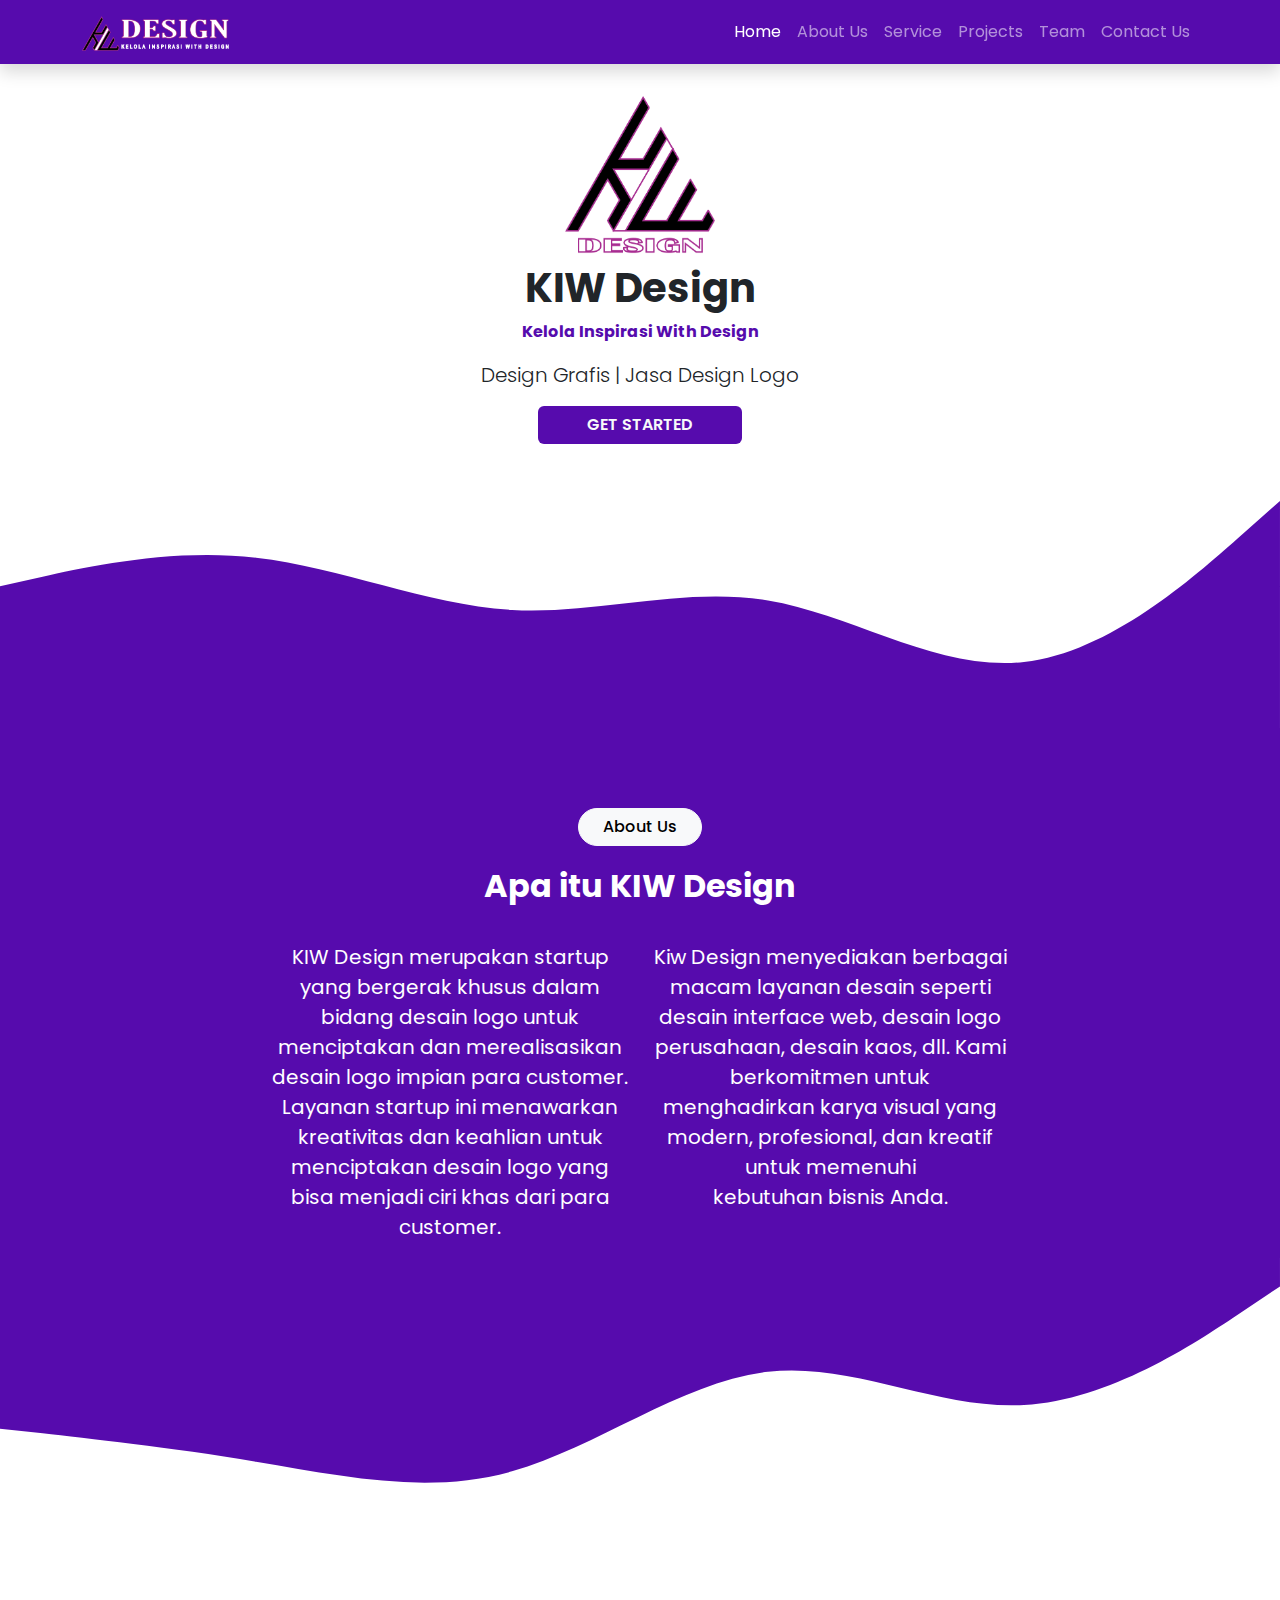
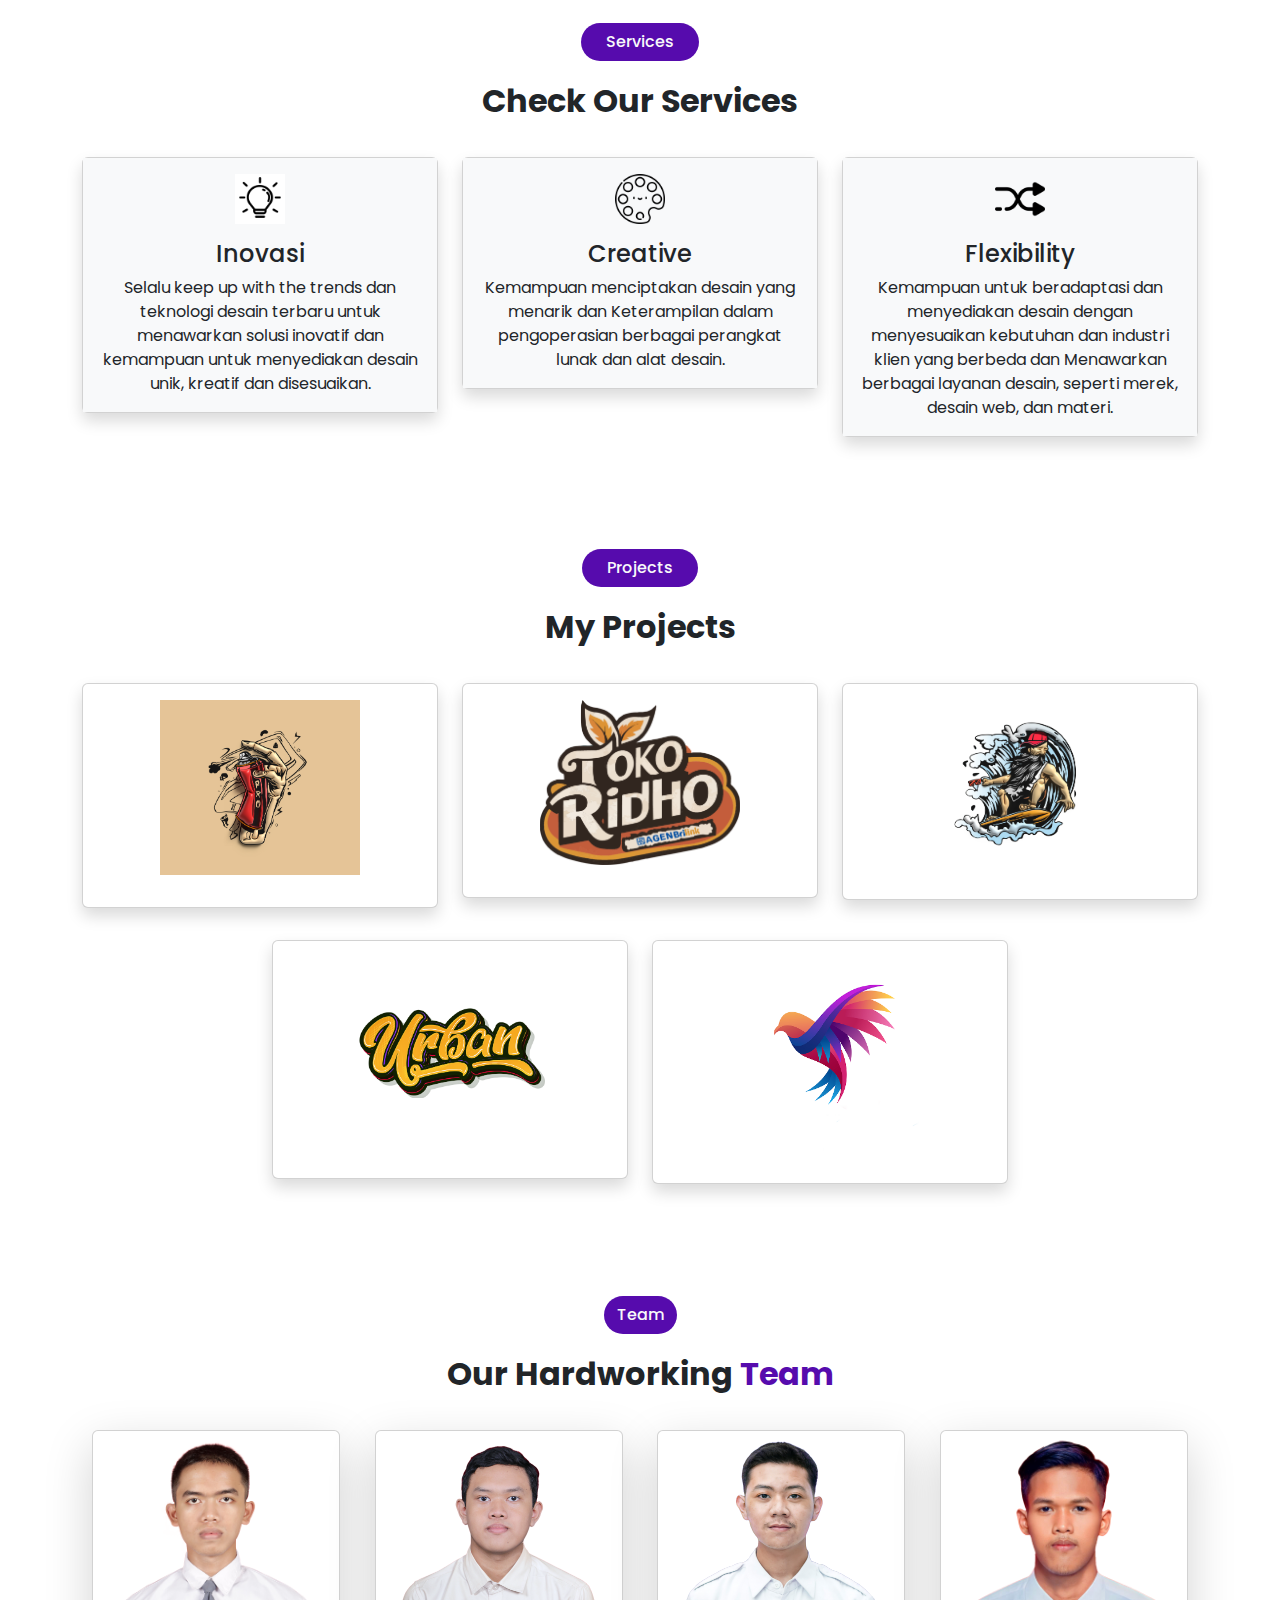
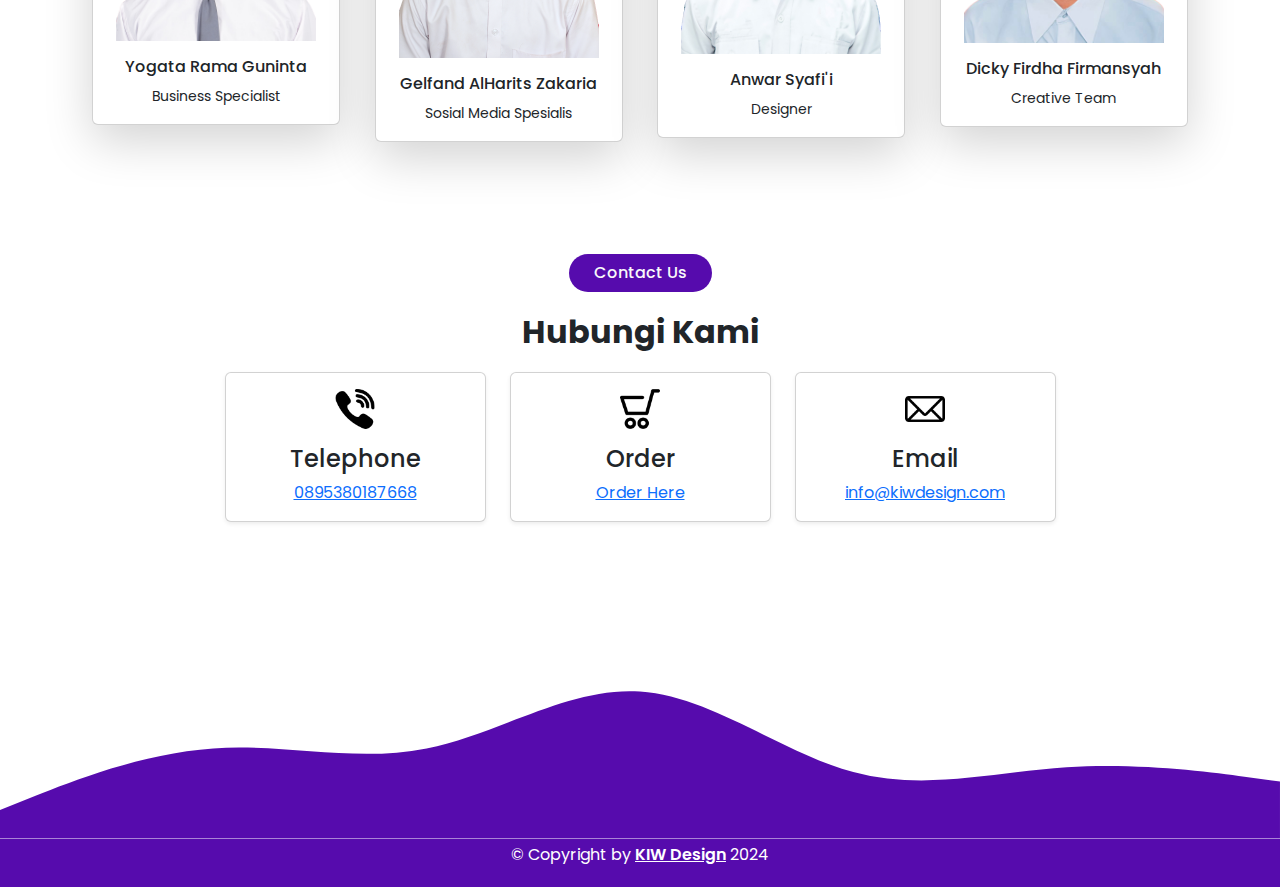
==== index.html @ 0729e3af "update project dan menambah fitur form" ====
<!doctype html>
<html lang="en">
    <head>
    <meta charset="utf-8">
    <meta name="viewport" content="width=device-width, initial-scale=1">
    <title>Kiw Design</title>
    <link rel="icon" href="img/logo kiw desain fix.png">
    <link href="https://cdn.jsdelivr.net/npm/bootstrap@5.3.3/dist/css/bootstrap.min.css" rel="stylesheet" integrity="sha384-QWTKZyjpPEjISv5WaRU9OFeRpok6YctnYmDr5pNlyT2bRjXh0JMhjY6hW+ALEwIH" crossorigin="anonymous">
    <link rel="stylesheet" href="https://cdn.jsdelivr.net/npm/bootstrap-icons@1.11.3/font/bootstrap-icons.min.css">
    <link rel="preconnect" href="https://fonts.googleapis.com">
<link rel="preconnect" href="https://fonts.gstatic.com" crossorigin>
<link href="https://fonts.googleapis.com/css2?family=Poppins:ital,wght@0,100;0,200;0,300;0,400;0,500;0,600;0,700;0,800;0,900;1,100;1,200;1,300;1,400;1,500;1,600;1,700;1,800;1,900&display=swap" rel="stylesheet">
    <link rel="stylesheet" href="css/style.css">
    </head>
    <body id="home">
        <!-- Navbar -->
        <nav class="navbar navbar-dark navbar-expand-lg shadow fixed-top" style="background-color: #560bad !important;">
            <div class="container">
                <a class="navbar-brand" href="#home"> 
                    <img class="" src="img/logo kiwwebpng.png" alt="KIW Design" width="150">
                </a>
                <button class="navbar-toggler" type="button" data-bs-toggle="collapse" data-bs-target="#navbarNavDropdown" aria-controls="navbarNavDropdown" aria-expanded="false" aria-label="Toggle navigation">
                    <span class="navbar-toggler-icon"></span>
                </button>
                <div class="collapse navbar-collapse s" id="navbarNavDropdown">
                    <ul class="navbar-nav ms-auto">
                    <li class="nav-item">
                        <a class="nav-link active" aria-current="page" href="#">Home</a>
                    </li>
                    <li class="nav-item">
                        <a class="nav-link" href="#about">About Us</a>
                    </li>
                    <li class="nav-item">
                        <a class="nav-link" href="#service">Service</a>
                    </li>
                    <li class="nav-item">
                        <a class="nav-link" href="#projects">Projects</a>
                    </li>
                    <li class="nav-item">
                        <a class="nav-link" href="#team">Team</a>
                    </li>
                    <li class="nav-item">
                        <a class="nav-link" href="#contact">Contact Us</a>
                    </li>
                    </ul>
                </div>
            </div>
        </nav>
        <!-- Akhir Navbar -->
        <!-- Hero -->
        <section class="jumbotron text-center">
            <img src="img/logo kiw desain fix.png" alt="" width="150">
            <h1 class="fw-bold">KIW Design</h1>
            <p class="fw-bold" style="color: #560bad;">Kelola Inspirasi With Design</p>
            <p class="lead">Design Grafis | Jasa Design Logo</p>
            <a class="btn text-light ps-5 pe-5 fw-semibold" href="#about" type="button" style="background-color: #560bad;">GET STARTED</a>
            <svg xmlns="http://www.w3.org/2000/svg" viewBox="0 0 1440 320"><path fill="#560bad" fill-opacity="1" d="M0,160L48,149.3C96,139,192,117,288,128C384,139,480,181,576,186.7C672,192,768,160,864,176C960,192,1056,256,1152,245.3C1248,235,1344,149,1392,106.7L1440,64L1440,320L1392,320C1344,320,1248,320,1152,320C1056,320,960,320,864,320C768,320,672,320,576,320C480,320,384,320,288,320C192,320,96,320,48,320L0,320Z"></path></svg>
        </section>
        <!-- Akhir Hero -->
        <!-- About Us -->
        <section id="about" style="background-color: #560bad; color: white;">
            <div class="container">
                <div class="row text-center">
                    <div class="col">
                        <div class="btn btn-light rounded-5 fw-medium ps-4 pe-4">About Us</div>
                        <p class="fs-2 fw-bold mt-3">Apa itu KIW Design</p>
                    </div>
                </div>
                <div class="row justify-content-center mt-3 fs-5 text-center">
                    <div class="col-md-4">
                        <p>KIW Design merupakan startup yang bergerak khusus dalam bidang desain logo
                            untuk menciptakan dan merealisasikan desain logo impian para customer.
                            Layanan startup ini menawarkan kreativitas dan keahlian untuk menciptakan
                            desain logo yang bisa menjadi ciri khas dari para customer.</p>
                    </div>
                    <div class="col-md-4">
                        <p>Kiw Design menyediakan berbagai macam layanan desain seperti desain interface web, desain logo perusahaan, desain kaos, dll. Kami berkomitmen untuk menghadirkan karya visual yang modern, profesional, dan kreatif untuk memenuhi kebutuhan bisnis Anda.</p>
                    </div>
                </div>
            </div>
            
        </section>
        <svg xmlns="http://www.w3.org/2000/svg" viewBox="0 0 1440 320"><path fill="#560bad" fill-opacity="1" d="M0,192L48,197.3C96,203,192,213,288,229.3C384,245,480,267,576,240C672,213,768,139,864,128C960,117,1056,171,1152,165.3C1248,160,1344,96,1392,64L1440,32L1440,0L1392,0C1344,0,1248,0,1152,0C1056,0,960,0,864,0C768,0,672,0,576,0C480,0,384,0,288,0C192,0,96,0,48,0L0,0Z"></path></svg>
        <!-- Akhir About Us -->
        <!-- Service -->
        <section id="service">
            <div class="container">
                <div class="row text-center mb-3">
                    <div class="col">
                        <div class="btn rounded-5 fw-medium text-light ps-4 pe-4" style="background-color: #560bad;">Services</div>
                        <p class="fs-2 fw-bold mt-3">Check Our Services</p>
                    </div>
                </div>
                <div class="row justify-content-center text-center">
                    <div class="col-md-4 col-sm-5 mb-3">
                        <div class="card shadow">
                            <div class="card-body bg-body-tertiary">
                                <img src="icon/w.png" width="50" alt="" class="m-auto mb-3">
                                <h5 class="card-title fs-4">Inovasi</h5>
                                <p class="card-text">Selalu keep up with the trends dan teknologi desain terbaru untuk menawarkan solusi inovatif dan kemampuan untuk menyediakan desain unik, kreatif dan disesuaikan.</p>
                            </div>
                        </div>
                    </div>
                    <div class="col-md-4 col-sm-5 mb-3">
                        <div class="card shadow">
                            <div class="card-body bg-body-tertiary">
                                <img src="icon/image.png" width="50" alt="" class="m-auto mb-3">
                                <h5 class="card-title fs-4">Creative</h5>
                                <p class="card-text">Kemampuan menciptakan desain yang menarik dan Keterampilan dalam pengoperasian berbagai perangkat lunak dan alat desain.</p>
                            </div>
                        </div>
                    </div>
                    <div class="col-md-4 col-sm-5 mb-3 ">
                        <div class="card shadow">
                            <div class="card-body bg-body-tertiary">
                                <img src="icon/shuffle_238868.png" width="50" alt="" class="m-auto mb-3">
                                <h5 class="card-title fs-4">Flexibility</h5>
                                <p class="card-text">Kemampuan untuk beradaptasi dan menyediakan desain dengan
                                    menyesuaikan kebutuhan dan industri klien yang berbeda dan Menawarkan berbagai layanan desain, seperti merek, desain web, dan materi.</p>
                            </div>
                        </div>
                    </div>
            </div>
        </section>
        <!-- Akhir Service -->
        <!-- Project -->
        <section id="projects">
            <div class="container">
                <div class="row text-center mb-3">
                    <div class="col">
                        <div class="btn rounded-5 fw-medium text-light ps-4 pe-4" style="background-color: #560bad;">Projects</div>
                        <p class="fs-2 fw-bold mt-3">My Projects</p>
                    </div>
                </div>
                <div class="row justify-content-center">
                    <div class="col-md-4 col-sm-5 mb-3">
                        <div class="card shadow">
                            <img src="img/IMG_9823.JPG" width="200" class="m-auto mt-sm-3" alt="...">
                            <div class="card-body">
                            </div>
                        </div>
                    </div>
                    <div class="col-md-4 col-sm-5 mb-3">
                        <div class="card shadow">
                            <img src="img/UTS DESAIN GRAFIS.png" width="200" class="m-auto mt-sm-3" alt="...">
                            <div class="card-body">
                            </div>
                        </div>
                    </div>
                    <div class="col-md-4 col-sm-5 mb-3">
                        <div class="card shadow">
                            <img src="img/IMG_9824.JPG" width="200" class="m-auto mt-sm-2" alt="...">
                            <div class="card-body">
                            </div>
                        </div>
                    </div>
                    <div class="col-md-4 col-sm-5 mb-3">
                        <div class="card shadow p-5">
                            <img src="img/desain1.jpg" width="200" class="m-auto mt-sm-3" alt="...">
                            <div class="card-body">
                            </div>
                        </div>
                    </div>
                    <div class="col-md-4 col-sm-5 mb-3">
                        <div class="card shadow">
                            <img src="img/bird.png" width="200" class="m-auto mt-3" alt="...">
                            <div class="card-body">
                            </div>
                        </div>
                    </div>
        </section>
        <!-- Akhir Project -->
        <!-- Team -->
        <section id="team">
            <div class="container">
                <div class="row text-center mb-3">
                    <div class="col">
                        <div class="btn rounded-5 fw-medium text-light" style="background-color: #560bad;">Team</div>
                        <p class="fs-2 fw-bold mt-3">Our Hardworking <a href="" class="team">Team</a></p>
                    </div>
                </div>
                <div class="row justify-content-lg-evenly">
                    <div class="col-md-4 col-sm-5 mb-3" style="width: 17rem;">
                        <div class="card shadow-lg">
                            <img src="img/yogata r.png" width="200" class="m-auto" alt="...">
                            <div class="card-body">
                                <div class="col text-center">
                                    <h6>Yogata Rama Guninta</h6>
                                    <small>Business Specialist</small>
                                </div>
                            </div>
                        </div>
                    </div>
                    <div class="col-md-4 col-sm-5 mb-3" style="width: 17rem;">
                        <div class="card shadow-lg">
                            <img src="img/gelfand.png" width="200" class="m-auto" alt="...">
                            <div class="card-body">
                                <div class="col text-center">
                                    <h6>Gelfand AlHarits Zakaria</h6>
                                    <small>Sosial Media Spesialis</small>
                                </div>
                            </div>
                        </div>
                    </div>
                    <div class="col-md-4 col-sm-5 mb-3" style="width: 17rem;">
                        <div class="card shadow-lg">
                            <img src="img/afan.png" width="200" class="m-auto" alt="...">
                            <div class="card-body">
                                <div class="col text-center">
                                    <h6>Anwar Syafi'i</h6>
                                    <small>Designer</small>
                                </div>
                            </div>
                        </div>
                    </div>
                    <div class="col-md-4 col-sm-5 mb-3" style="width: 17rem;">
                        <div class="card shadow-lg">
                            <img src="img/Dicky.png" width="200" class="m-auto" alt="...">
                            <div class="card-body">
                                <div class="col text-center">
                                    <h6>Dicky Firdha Firmansyah</h6>
                                    <small>Creative Team</small>
                                </div>
                            </div>
                        </div>
                    </div>
                </div>
        </section>
        <!-- End Team -->
        <!-- Contact Us -->
        <section id="contact">
            <div class="container">
                <div class="row text-center">
                    <div class="col">
                        <div class="btn rounded-5 fw-medium text-light ps-4 pe-4" style="background-color: #560bad;">Contact Us</div>
                        <p class="fs-2 fw-bold mt-3">Hubungi Kami</p>
                    </div>
                </div>
                <div class="row justify-content-center text-center">
                    <div class="col-md-3 col-sm-5 mb-3">
                        <div class="card shadow-sm">
                            <div class="card-body" id="conUs">
                                <img src="icon/viber_152851.png" width="40" alt="" class="m-auto mb-3">
                                <h6 class="card-title fs-4">Telephone</h6>
                                <a class="card-text" id="noTelp" style="cursor: pointer;">0895380187668</a>
                            </div>
                        </div>
                    </div>
                    <div class="col-md-3 col-sm-5 mb-3">
                        <div class="card shadow-sm">
                            <div class="card-body" id="conUs">
                                <img src="icon/shopping.png" width="40" alt="" class="m-auto mb-3">
                                <h6 class="card-title fs-4">Order</h6>
                                <a href="form.html" id="order" class="card-text" style="cursor: pointer;">Order Here</a>
                            </div>
                        </div>
                    </div>
                    <div class="col-md-3 col-sm-5 mb-3">
                        <div class="card shadow-sm">
                            <div class="card-body" id="conUs">
                                <img src="icon/empty-email_80599.png" width="40" alt="" class="m-auto mb-3">
                                <h6 class="card-title fs-4">Email</h6>
                                <a class="card-text" id="email" style="cursor: pointer;">info@kiwdesign.com</a>
                            </div>
                        </div>
                    </div>
                    
            </div>
            </div>
        </section>
        <!-- Akhir Contact Us -->
        <!-- Footer -->
        <svg xmlns="http://www.w3.org/2000/svg" viewBox="0 0 1440 320"><path fill="#560bad" fill-opacity="1" d="M0,288L40,272C80,256,160,224,240,218.7C320,213,400,235,480,218.7C560,203,640,149,720,154.7C800,160,880,224,960,245.3C1040,267,1120,245,1200,240C1280,235,1360,245,1400,250.7L1440,256L1440,320L1400,320C1360,320,1280,320,1200,320C1120,320,1040,320,960,320C880,320,800,320,720,320C640,320,560,320,480,320C400,320,320,320,240,320C160,320,80,320,40,320L0,320Z"></path></svg>
        <footer id="me" class="text-white text-center p-1" style="background-color: #560bad;">
        <p class="">&copy; Copyright by <a target="_blank" href="https://www.instagram.com/dickyffrmnsyh_/" class="text-white fw-semibold">KIW Design</a> 2024</p>
        </footer>
        <!-- Akhir Footer -->
    <script src="https://cdn.jsdelivr.net/npm/bootstrap@5.3.3/dist/js/bootstrap.bundle.min.js" integrity="sha384-YvpcrYf0tY3lHB60NNkmXc5s9fDVZLESaAA55NDzOxhy9GkcIdslK1eN7N6jIeHz" crossorigin="anonymous"></script>
    </body>
</html>
---- css/style.css ----
.jumbotron {
    padding-top: 6rem;
}

* {
    font-family: 'Poppins';
}

a.team {
    text-decoration: none;
    color: #560bad;
}

section {
    padding-top: 5rem;
}
.nav-item:hover{
    font-weight: 600;
    text-shadow: 0 2px 5px white ;
}
.card {
    margin-bottom: 1rem;
    transition: .3s;
}

.card:hover {
    transform: scale(1.1);
}
#conUs, #order, #noTelp, #email{
    transition: .3s;
}
#conUs:hover{
    background-color: #560bad;
    color: white;
}
#order:hover,#noTelp:hover,#email:hover{
    color: white;
    font-weight: 700;
}
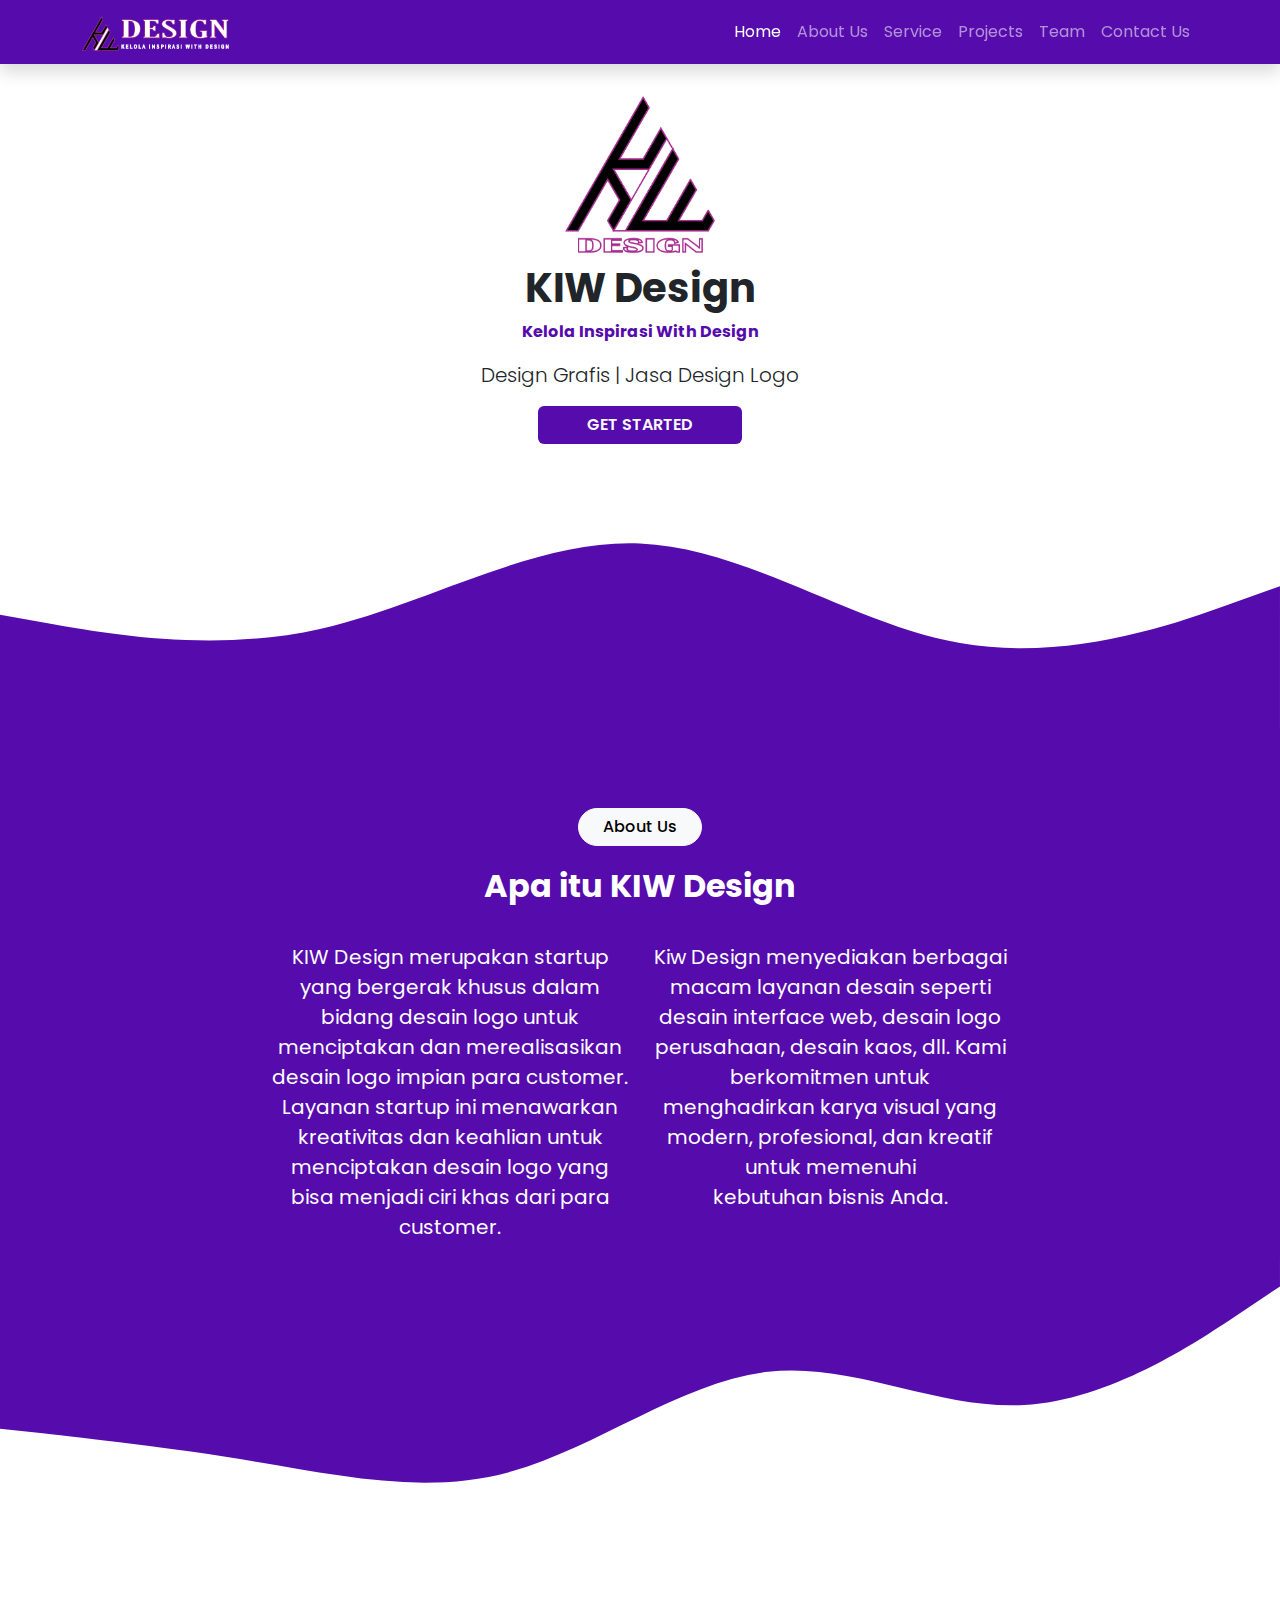
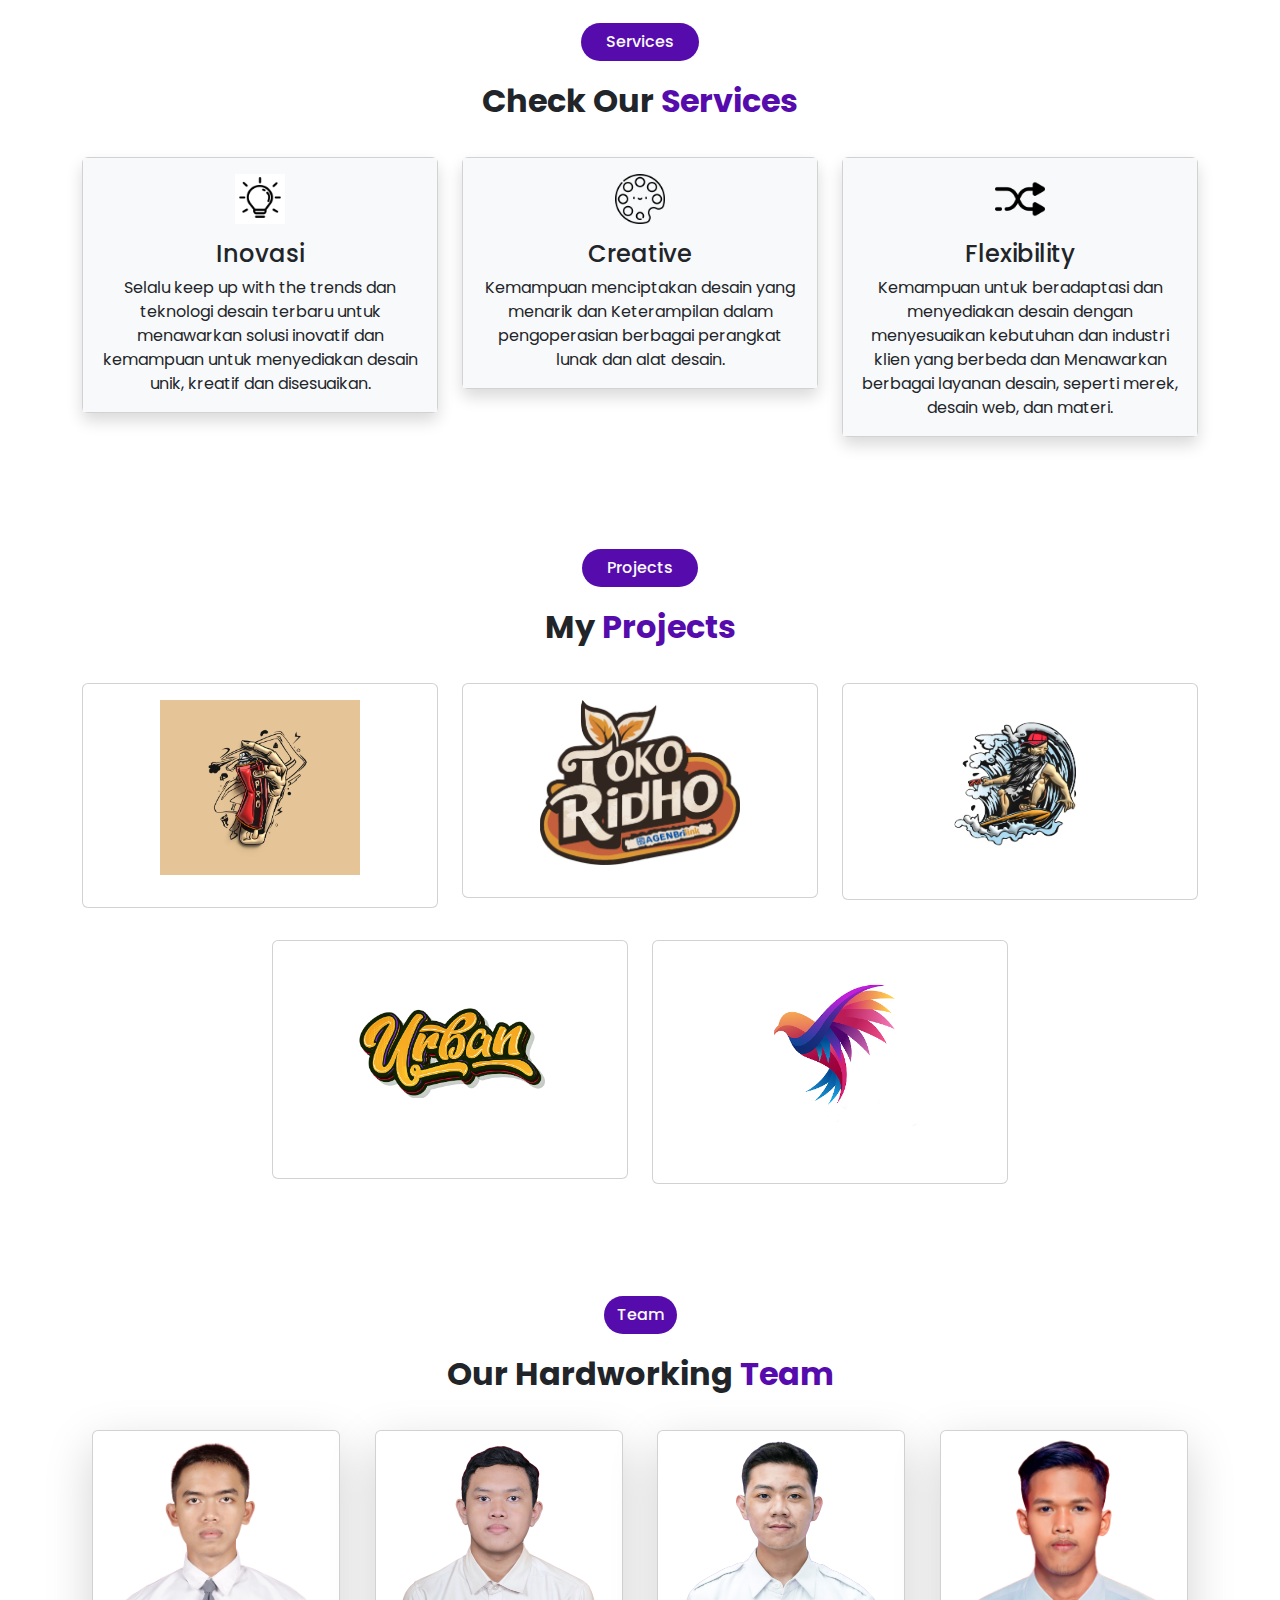
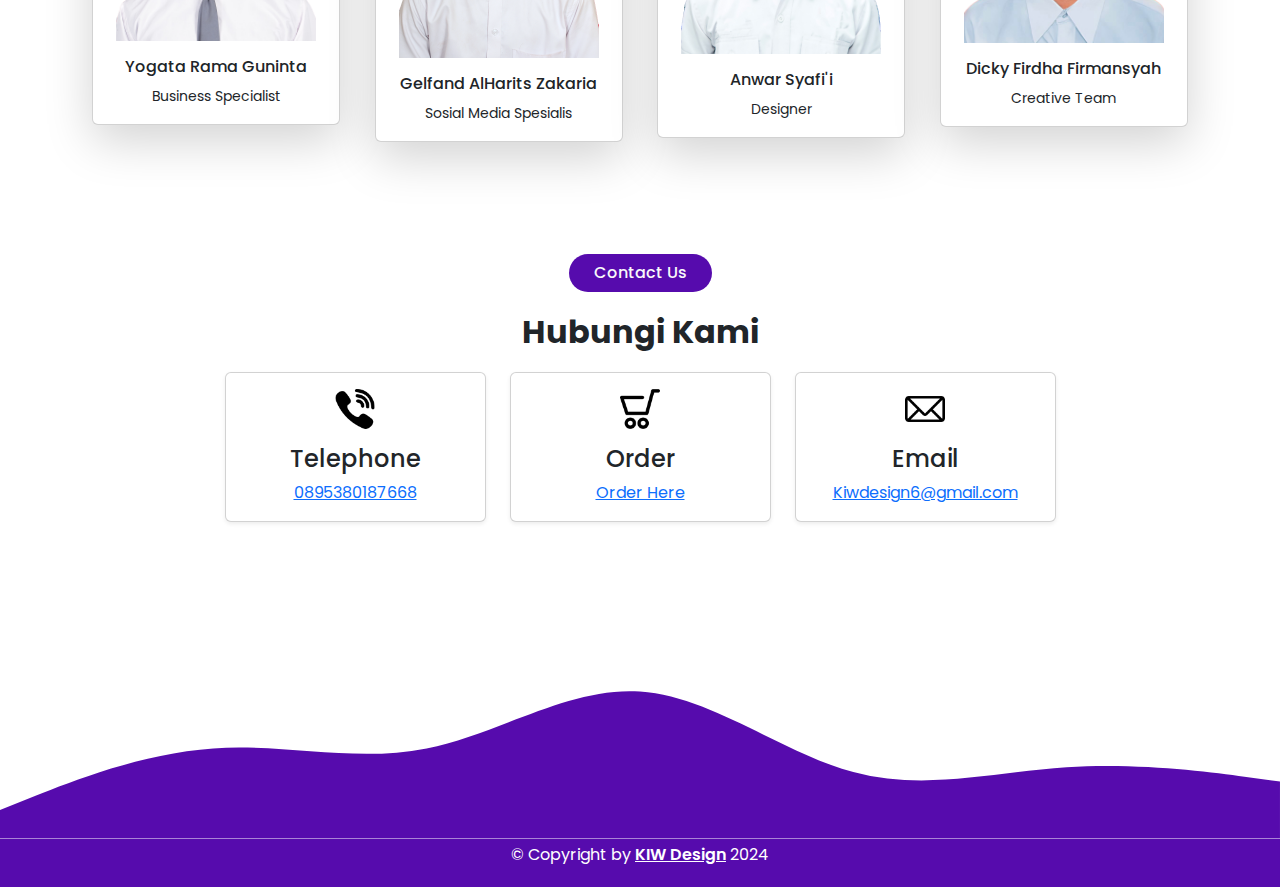
==== commit d4734654: "Fitur Shadow" ====
--- a/index.html
+++ b/index.html
@@ -16,14 +16,14 @@
         <!-- Navbar -->
         <nav class="navbar navbar-dark navbar-expand-lg shadow fixed-top" style="background-color: #560bad !important;">
             <div class="container">
-                <a class="navbar-brand" href="#home"> 
-                    <img class="" src="img/logo kiwwebpng.png" alt="KIW Design" width="150">
+                <a class="navbar-brand"> 
+                    <img src="img/logo kiwwebpng.png" alt="KIW Design" width="150">
                 </a>
                 <button class="navbar-toggler" type="button" data-bs-toggle="collapse" data-bs-target="#navbarNavDropdown" aria-controls="navbarNavDropdown" aria-expanded="false" aria-label="Toggle navigation">
                     <span class="navbar-toggler-icon"></span>
                 </button>
                 <div class="collapse navbar-collapse s" id="navbarNavDropdown">
-                    <ul class="navbar-nav ms-auto">
+                    <ul class="navbar-nav ms-auto" id="tentang">
                     <li class="nav-item">
                         <a class="nav-link active" aria-current="page" href="#">Home</a>
                     </li>
@@ -48,13 +48,13 @@
         </nav>
         <!-- Akhir Navbar -->
         <!-- Hero -->
-        <section class="jumbotron text-center">
-            <img src="img/logo kiw desain fix.png" alt="" width="150">
+        <section class="jumbotron text-center ">
+            <img class="logo" src="img/logo kiw desain fix.png" alt="" width="150">
             <h1 class="fw-bold">KIW Design</h1>
             <p class="fw-bold" style="color: #560bad;">Kelola Inspirasi With Design</p>
             <p class="lead">Design Grafis | Jasa Design Logo</p>
             <a class="btn text-light ps-5 pe-5 fw-semibold" href="#about" type="button" style="background-color: #560bad;">GET STARTED</a>
-            <svg xmlns="http://www.w3.org/2000/svg" viewBox="0 0 1440 320"><path fill="#560bad" fill-opacity="1" d="M0,160L48,149.3C96,139,192,117,288,128C384,139,480,181,576,186.7C672,192,768,160,864,176C960,192,1056,256,1152,245.3C1248,235,1344,149,1392,106.7L1440,64L1440,320L1392,320C1344,320,1248,320,1152,320C1056,320,960,320,864,320C768,320,672,320,576,320C480,320,384,320,288,320C192,320,96,320,48,320L0,320Z"></path></svg>
+            <svg xmlns="http://www.w3.org/2000/svg" viewBox="0 0 1440 320"><path fill="#560bad" fill-opacity="1" d="M0,192L60,202.7C120,213,240,235,360,208C480,181,600,107,720,112C840,117,960,203,1080,224C1200,245,1320,203,1380,181.3L1440,160L1440,320L1380,320C1320,320,1200,320,1080,320C960,320,840,320,720,320C600,320,480,320,360,320C240,320,120,320,60,320L0,320Z"></path></svg>
         </section>
         <!-- Akhir Hero -->
         <!-- About Us -->
@@ -88,7 +88,7 @@
                 <div class="row text-center mb-3">
                     <div class="col">
                         <div class="btn rounded-5 fw-medium text-light ps-4 pe-4" style="background-color: #560bad;">Services</div>
-                        <p class="fs-2 fw-bold mt-3">Check Our Services</p>
+                        <p class="fs-2 fw-bold mt-3">Check Our <span>Services</span></p>
                     </div>
                 </div>
                 <div class="row justify-content-center text-center">
@@ -129,40 +129,40 @@
                 <div class="row text-center mb-3">
                     <div class="col">
                         <div class="btn rounded-5 fw-medium text-light ps-4 pe-4" style="background-color: #560bad;">Projects</div>
-                        <p class="fs-2 fw-bold mt-3">My Projects</p>
+                        <p class="fs-2 fw-bold mt-3">My <span>Projects</span></p>
                     </div>
                 </div>
                 <div class="row justify-content-center">
                     <div class="col-md-4 col-sm-5 mb-3">
-                        <div class="card shadow">
+                        <div class="card">
                             <img src="img/IMG_9823.JPG" width="200" class="m-auto mt-sm-3" alt="...">
                             <div class="card-body">
                             </div>
                         </div>
                     </div>
                     <div class="col-md-4 col-sm-5 mb-3">
-                        <div class="card shadow">
+                        <div class="card">
                             <img src="img/UTS DESAIN GRAFIS.png" width="200" class="m-auto mt-sm-3" alt="...">
                             <div class="card-body">
                             </div>
                         </div>
                     </div>
                     <div class="col-md-4 col-sm-5 mb-3">
-                        <div class="card shadow">
+                        <div class="card">
                             <img src="img/IMG_9824.JPG" width="200" class="m-auto mt-sm-2" alt="...">
                             <div class="card-body">
                             </div>
                         </div>
                     </div>
                     <div class="col-md-4 col-sm-5 mb-3">
-                        <div class="card shadow p-5">
+                        <div class="card p-5">
                             <img src="img/desain1.jpg" width="200" class="m-auto mt-sm-3" alt="...">
                             <div class="card-body">
                             </div>
                         </div>
                     </div>
                     <div class="col-md-4 col-sm-5 mb-3">
-                        <div class="card shadow">
+                        <div class="card">
                             <img src="img/bird.png" width="200" class="m-auto mt-3" alt="...">
                             <div class="card-body">
                             </div>
@@ -176,7 +176,7 @@
                 <div class="row text-center mb-3">
                     <div class="col">
                         <div class="btn rounded-5 fw-medium text-light" style="background-color: #560bad;">Team</div>
-                        <p class="fs-2 fw-bold mt-3">Our Hardworking <a href="" class="team">Team</a></p>
+                        <p class="fs-2 fw-bold mt-3">Our Hardworking <span>Team</span></p>
                     </div>
                 </div>
                 <div class="row justify-content-lg-evenly">
@@ -260,7 +260,7 @@
                             <div class="card-body" id="conUs">
                                 <img src="icon/empty-email_80599.png" width="40" alt="" class="m-auto mb-3">
                                 <h6 class="card-title fs-4">Email</h6>
-                                <a class="card-text" id="email" style="cursor: pointer;">info@kiwdesign.com</a>
+                                <a class="card-text" id="email" style="cursor: pointer;">Kiwdesign6@gmail.com</a>
                             </div>
                         </div>
                     </div>
@@ -272,7 +272,7 @@
         <!-- Footer -->
         <svg xmlns="http://www.w3.org/2000/svg" viewBox="0 0 1440 320"><path fill="#560bad" fill-opacity="1" d="M0,288L40,272C80,256,160,224,240,218.7C320,213,400,235,480,218.7C560,203,640,149,720,154.7C800,160,880,224,960,245.3C1040,267,1120,245,1200,240C1280,235,1360,245,1400,250.7L1440,256L1440,320L1400,320C1360,320,1280,320,1200,320C1120,320,1040,320,960,320C880,320,800,320,720,320C640,320,560,320,480,320C400,320,320,320,240,320C160,320,80,320,40,320L0,320Z"></path></svg>
         <footer id="me" class="text-white text-center p-1" style="background-color: #560bad;">
-        <p class="">&copy; Copyright by <a target="_blank" href="https://www.instagram.com/dickyffrmnsyh_/" class="text-white fw-semibold">KIW Design</a> 2024</p>
+        <p class="">&copy; Copyright by <a target="_blank" href="https://www.instagram.com/kiwde.sign/" class="text-white fw-semibold">KIW Design</a> 2024</p>
         </footer>
         <!-- Akhir Footer -->
     <script src="https://cdn.jsdelivr.net/npm/bootstrap@5.3.3/dist/js/bootstrap.bundle.min.js" integrity="sha384-YvpcrYf0tY3lHB60NNkmXc5s9fDVZLESaAA55NDzOxhy9GkcIdslK1eN7N6jIeHz" crossorigin="anonymous"></script>
--- a/css/style.css
+++ b/css/style.css
@@ -6,18 +6,19 @@
     font-family: 'Poppins';
 }
 
-a.team {
-    text-decoration: none;
+span {
     color: #560bad;
 }
 
 section {
     padding-top: 5rem;
 }
-.nav-item:hover{
+
+.nav-item:hover {
     font-weight: 600;
-    text-shadow: 0 2px 5px white ;
+    text-shadow: 0 0 12px white;
 }
+
 .card {
     margin-bottom: 1rem;
     transition: .3s;
@@ -25,15 +26,33 @@
 
 .card:hover {
     transform: scale(1.1);
+    box-shadow: 0 0px 20px #560bad !important;
 }
-#conUs, #order, #noTelp, #email{
+
+#conUs,
+#order,
+#noTelp,
+#email {
     transition: .3s;
 }
-#conUs:hover{
+
+#conUs:hover {
     background-color: #560bad;
+    border-radius: 5px;
     color: white;
+    box-shadow: 3px 5px 10px;
 }
-#order:hover,#noTelp:hover,#email:hover{
+
+#order:hover,
+#noTelp:hover,
+#email:hover {
     color: white;
     font-weight: 700;
 }
+.logo {
+    transform: scale(0)rotate();
+    transition: .3s;
+}
+.logo:hover {
+    transform: scale(1.1) rotate(360deg);
+}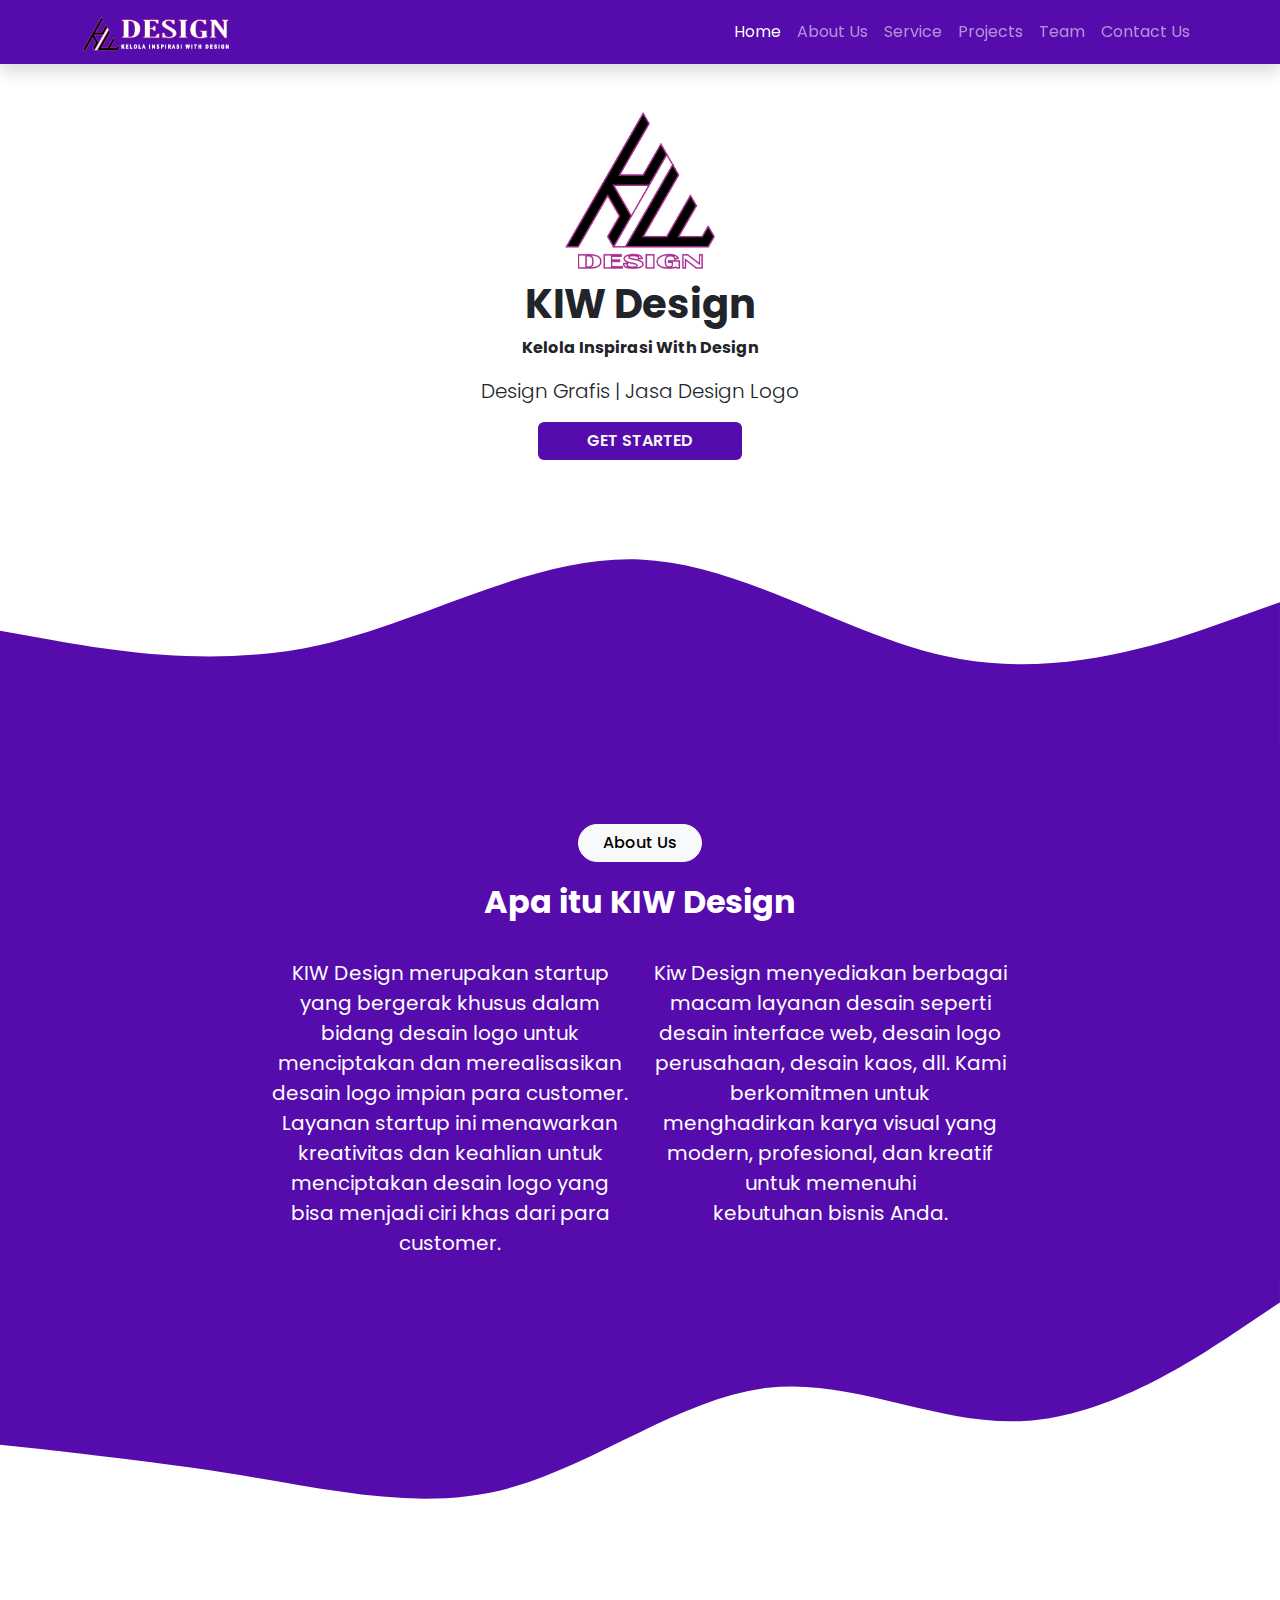
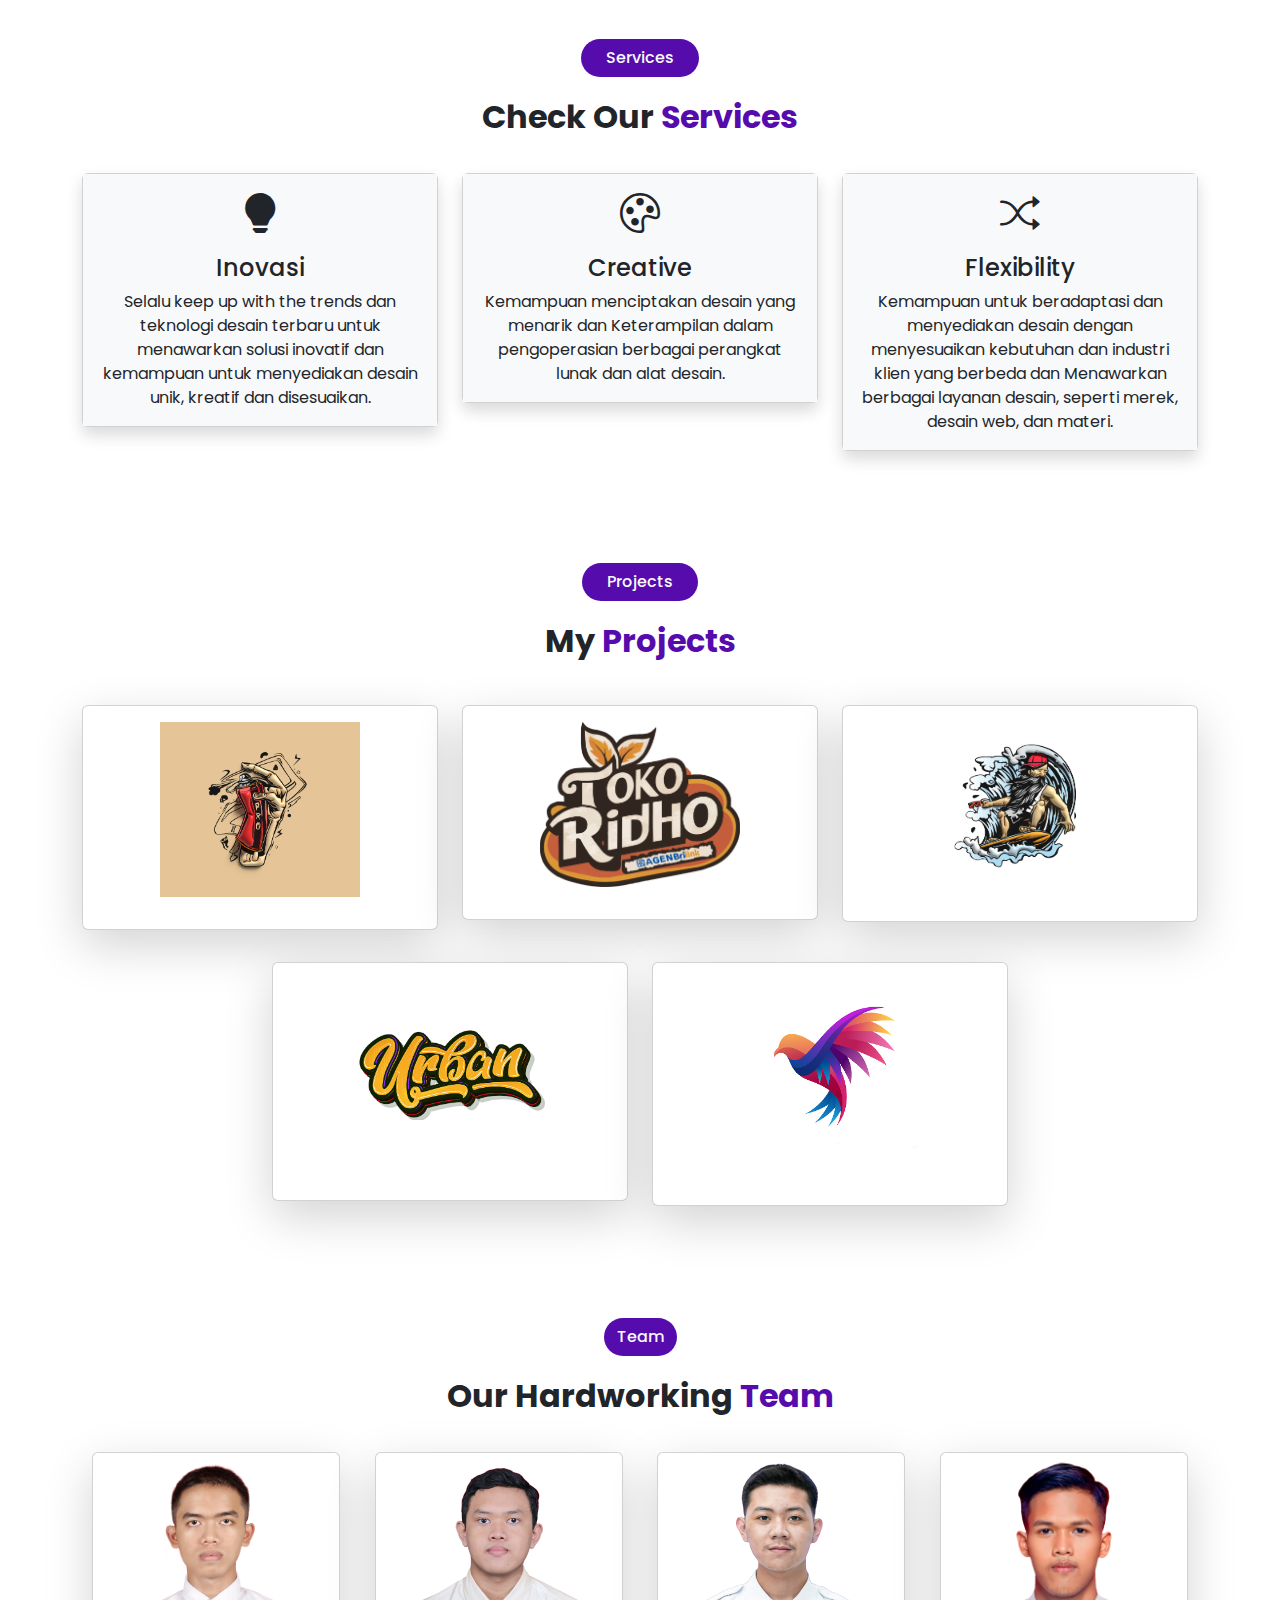
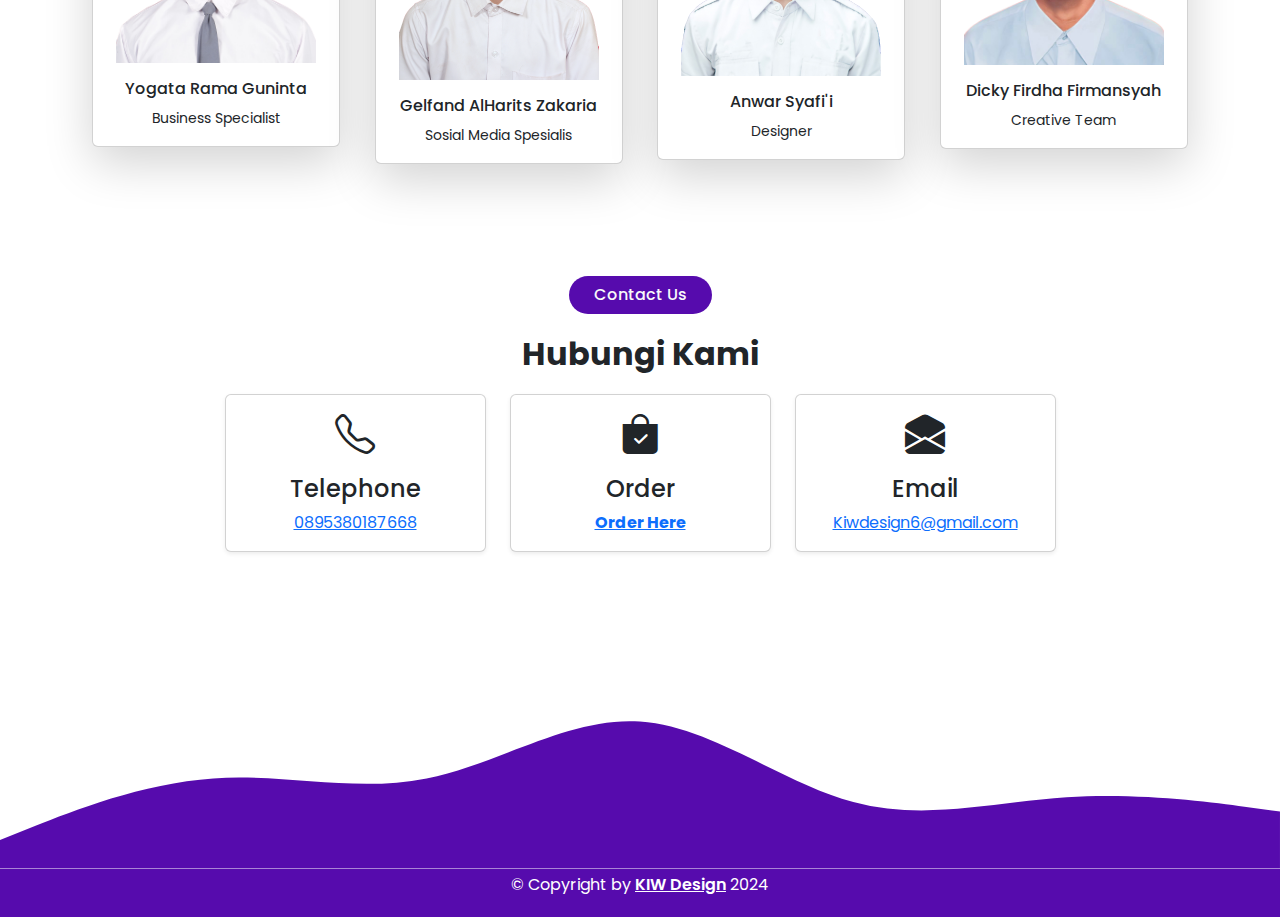
==== commit 809cdfd2: "perubahan icon dan edit navbar pada form" ====
--- a/index.html
+++ b/index.html
@@ -8,16 +8,16 @@
     <link href="https://cdn.jsdelivr.net/npm/bootstrap@5.3.3/dist/css/bootstrap.min.css" rel="stylesheet" integrity="sha384-QWTKZyjpPEjISv5WaRU9OFeRpok6YctnYmDr5pNlyT2bRjXh0JMhjY6hW+ALEwIH" crossorigin="anonymous">
     <link rel="stylesheet" href="https://cdn.jsdelivr.net/npm/bootstrap-icons@1.11.3/font/bootstrap-icons.min.css">
     <link rel="preconnect" href="https://fonts.googleapis.com">
-<link rel="preconnect" href="https://fonts.gstatic.com" crossorigin>
-<link href="https://fonts.googleapis.com/css2?family=Poppins:ital,wght@0,100;0,200;0,300;0,400;0,500;0,600;0,700;0,800;0,900;1,100;1,200;1,300;1,400;1,500;1,600;1,700;1,800;1,900&display=swap" rel="stylesheet">
+    <link rel="preconnect" href="https://fonts.gstatic.com" crossorigin>
+    <link href="https://fonts.googleapis.com/css2?family=Poppins:ital,wght@0,100;0,200;0,300;0,400;0,500;0,600;0,700;0,800;0,900;1,100;1,200;1,300;1,400;1,500;1,600;1,700;1,800;1,900&display=swap" rel="stylesheet">
     <link rel="stylesheet" href="css/style.css">
     </head>
     <body id="home">
         <!-- Navbar -->
         <nav class="navbar navbar-dark navbar-expand-lg shadow fixed-top" style="background-color: #560bad !important;">
             <div class="container">
-                <a class="navbar-brand"> 
-                    <img src="img/logo kiwwebpng.png" alt="KIW Design" width="150">
+                <a class="navbar-brand" href="#home"> 
+                    <img id="home" src="img/logo kiwwebpng.png" alt="KIW Design" width="150">
                 </a>
                 <button class="navbar-toggler" type="button" data-bs-toggle="collapse" data-bs-target="#navbarNavDropdown" aria-controls="navbarNavDropdown" aria-expanded="false" aria-label="Toggle navigation">
                     <span class="navbar-toggler-icon"></span>
@@ -51,7 +51,7 @@
         <section class="jumbotron text-center ">
             <img class="logo" src="img/logo kiw desain fix.png" alt="" width="150">
             <h1 class="fw-bold">KIW Design</h1>
-            <p class="fw-bold" style="color: #560bad;">Kelola Inspirasi With Design</p>
+            <p class="fw-bold">Kelola Inspirasi With Design</p>
             <p class="lead">Design Grafis | Jasa Design Logo</p>
             <a class="btn text-light ps-5 pe-5 fw-semibold" href="#about" type="button" style="background-color: #560bad;">GET STARTED</a>
             <svg xmlns="http://www.w3.org/2000/svg" viewBox="0 0 1440 320"><path fill="#560bad" fill-opacity="1" d="M0,192L60,202.7C120,213,240,235,360,208C480,181,600,107,720,112C840,117,960,203,1080,224C1200,245,1320,203,1380,181.3L1440,160L1440,320L1380,320C1320,320,1200,320,1080,320C960,320,840,320,720,320C600,320,480,320,360,320C240,320,120,320,60,320L0,320Z"></path></svg>
@@ -78,7 +78,6 @@
                     </div>
                 </div>
             </div>
-            
         </section>
         <svg xmlns="http://www.w3.org/2000/svg" viewBox="0 0 1440 320"><path fill="#560bad" fill-opacity="1" d="M0,192L48,197.3C96,203,192,213,288,229.3C384,245,480,267,576,240C672,213,768,139,864,128C960,117,1056,171,1152,165.3C1248,160,1344,96,1392,64L1440,32L1440,0L1392,0C1344,0,1248,0,1152,0C1056,0,960,0,864,0C768,0,672,0,576,0C480,0,384,0,288,0C192,0,96,0,48,0L0,0Z"></path></svg>
         <!-- Akhir About Us -->
@@ -95,8 +94,8 @@
                     <div class="col-md-4 col-sm-5 mb-3">
                         <div class="card shadow">
                             <div class="card-body bg-body-tertiary">
-                                <img src="icon/w.png" width="50" alt="" class="m-auto mb-3">
-                                <h5 class="card-title fs-4">Inovasi</h5>
+                                <i class="bi bi-lightbulb-fill h1"></i>
+                                <h5 class="card-title fs-4 mt-3">Inovasi</h5>
                                 <p class="card-text">Selalu keep up with the trends dan teknologi desain terbaru untuk menawarkan solusi inovatif dan kemampuan untuk menyediakan desain unik, kreatif dan disesuaikan.</p>
                             </div>
                         </div>
@@ -104,8 +103,8 @@
                     <div class="col-md-4 col-sm-5 mb-3">
                         <div class="card shadow">
                             <div class="card-body bg-body-tertiary">
-                                <img src="icon/image.png" width="50" alt="" class="m-auto mb-3">
-                                <h5 class="card-title fs-4">Creative</h5>
+                                <i class="bi bi-palette h1"></i>
+                                <h5 class="card-title fs-4 mt-3">Creative</h5>
                                 <p class="card-text">Kemampuan menciptakan desain yang menarik dan Keterampilan dalam pengoperasian berbagai perangkat lunak dan alat desain.</p>
                             </div>
                         </div>
@@ -113,8 +112,8 @@
                     <div class="col-md-4 col-sm-5 mb-3 ">
                         <div class="card shadow">
                             <div class="card-body bg-body-tertiary">
-                                <img src="icon/shuffle_238868.png" width="50" alt="" class="m-auto mb-3">
-                                <h5 class="card-title fs-4">Flexibility</h5>
+                                <i class="bi bi-shuffle h1"></i>
+                                <h5 class="card-title fs-4 mt-3">Flexibility</h5>
                                 <p class="card-text">Kemampuan untuk beradaptasi dan menyediakan desain dengan
                                     menyesuaikan kebutuhan dan industri klien yang berbeda dan Menawarkan berbagai layanan desain, seperti merek, desain web, dan materi.</p>
                             </div>
@@ -126,7 +125,7 @@
         <!-- Project -->
         <section id="projects">
             <div class="container">
-                <div class="row text-center mb-3">
+                <div class="row text-center mb-4">
                     <div class="col">
                         <div class="btn rounded-5 fw-medium text-light ps-4 pe-4" style="background-color: #560bad;">Projects</div>
                         <p class="fs-2 fw-bold mt-3">My <span>Projects</span></p>
@@ -134,35 +133,35 @@
                 </div>
                 <div class="row justify-content-center">
                     <div class="col-md-4 col-sm-5 mb-3">
-                        <div class="card">
+                        <div class="card shadow-lg">
                             <img src="img/IMG_9823.JPG" width="200" class="m-auto mt-sm-3" alt="...">
                             <div class="card-body">
                             </div>
                         </div>
                     </div>
                     <div class="col-md-4 col-sm-5 mb-3">
-                        <div class="card">
+                        <div class="card shadow-lg">
                             <img src="img/UTS DESAIN GRAFIS.png" width="200" class="m-auto mt-sm-3" alt="...">
                             <div class="card-body">
                             </div>
                         </div>
                     </div>
-                    <div class="col-md-4 col-sm-5 mb-3">
-                        <div class="card">
+                    <div class="col-md-4 col-sm-5 mb-3 ">
+                        <div class="card shadow-lg">
                             <img src="img/IMG_9824.JPG" width="200" class="m-auto mt-sm-2" alt="...">
                             <div class="card-body">
                             </div>
                         </div>
                     </div>
                     <div class="col-md-4 col-sm-5 mb-3">
-                        <div class="card p-5">
+                        <div class="card p-5 shadow-lg">
                             <img src="img/desain1.jpg" width="200" class="m-auto mt-sm-3" alt="...">
                             <div class="card-body">
                             </div>
                         </div>
                     </div>
                     <div class="col-md-4 col-sm-5 mb-3">
-                        <div class="card">
+                        <div class="card shadow-lg">
                             <img src="img/bird.png" width="200" class="m-auto mt-3" alt="...">
                             <div class="card-body">
                             </div>
@@ -240,8 +239,8 @@
                     <div class="col-md-3 col-sm-5 mb-3">
                         <div class="card shadow-sm">
                             <div class="card-body" id="conUs">
-                                <img src="icon/viber_152851.png" width="40" alt="" class="m-auto mb-3">
-                                <h6 class="card-title fs-4">Telephone</h6>
+                                <i class="bi bi-telephone h1 p-3"></i>
+                                <h6 class="card-title fs-4 mt-3">Telephone</h6>
                                 <a class="card-text" id="noTelp" style="cursor: pointer;">0895380187668</a>
                             </div>
                         </div>
@@ -249,23 +248,32 @@
                     <div class="col-md-3 col-sm-5 mb-3">
                         <div class="card shadow-sm">
                             <div class="card-body" id="conUs">
-                                <img src="icon/shopping.png" width="40" alt="" class="m-auto mb-3">
-                                <h6 class="card-title fs-4">Order</h6>
-                                <a href="form.html" id="order" class="card-text" style="cursor: pointer;">Order Here</a>
+                                <i class="bi bi-bag-check-fill h1 p-3"></i>
+                                <h6 class="card-title fs-4 mt-3">Order</h6>
+                                <a href="form.html" target="_top" id="order" class="card-text fw-bold" style="cursor: pointer;">Order Here</a>
                             </div>
                         </div>
                     </div>
                     <div class="col-md-3 col-sm-5 mb-3">
                         <div class="card shadow-sm">
                             <div class="card-body" id="conUs">
-                                <img src="icon/empty-email_80599.png" width="40" alt="" class="m-auto mb-3">
-                                <h6 class="card-title fs-4">Email</h6>
+                                <i class="bi bi-envelope-open-fill h1"></i>
+                                <h6 class="card-title fs-4 mt-3">Email</h6>
                                 <a class="card-text" id="email" style="cursor: pointer;">Kiwdesign6@gmail.com</a>
                             </div>
                         </div>
                     </div>
-                    
-            </div>
+                </div>
+                <!-- <div class="container">
+                    <div class="row d-flex justify-content-center mt-3">
+                        <div class="col col-3 text-center m-3 ">
+                            <a href="https://www.instagram.com/kiwde.sign/"><i class="bi bi-instagram h5 p-1 m-1 text-light ps-2 pe-2 rounded-5" style="background-color: #560bad;"></i></a>
+                            <a href=""><i class="bi bi-whatsapp h5 p-1 m-1 text-light ps-2 pe-2 rounded-5 "  style="background-color: #560bad;"></i></i></a>
+                            <a href=""><i class="bi bi-facebook h5 p-1 m-1 text-light ps-2 pe-2 rounded-5 " style="background-color: #560bad;"></i></i></a>
+                            <a id="sosmed" href=""><i class="bi bi-twitter h5 p-1 m-1 text-light ps-2 pe-2 rounded-5 " style="background-color: #560bad;"></i></i></a>
+                        </div>
+                    </div>
+                </div> -->
             </div>
         </section>
         <!-- Akhir Contact Us -->
--- a/css/style.css
+++ b/css/style.css
@@ -1,9 +1,9 @@
 .jumbotron {
-    padding-top: 6rem;
+    padding-top: 7rem;
 }
 
 * {
-    font-family: 'Poppins';
+    font-family: 'Poppins' !important;
 }
 
 span {
@@ -41,6 +41,7 @@
     border-radius: 5px;
     color: white;
     box-shadow: 3px 5px 10px;
+    text-decoration: none;
 }
 
 #order:hover,
@@ -48,11 +49,14 @@
 #email:hover {
     color: white;
     font-weight: 700;
+    text-decoration: none;
 }
+
 .logo {
     transform: scale(0)rotate();
     transition: .3s;
 }
+
 .logo:hover {
     transform: scale(1.1) rotate(360deg);
 }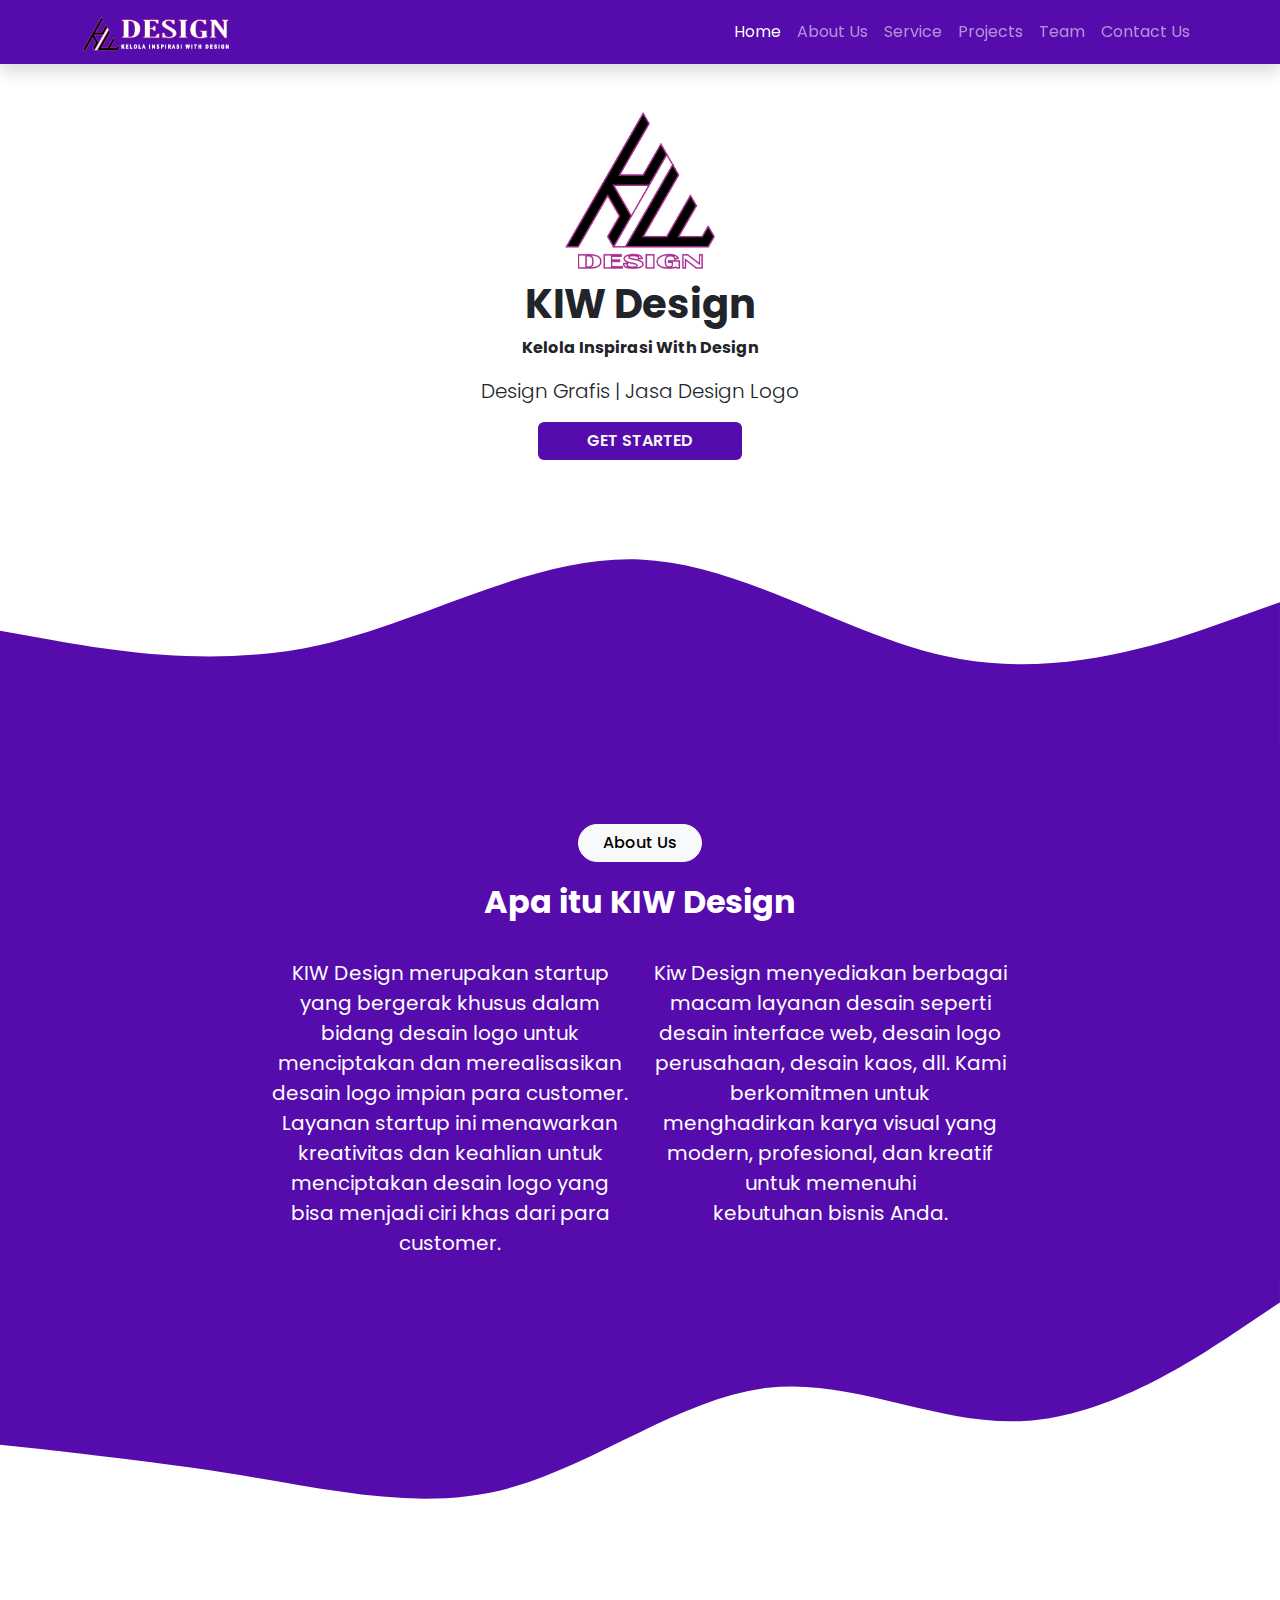
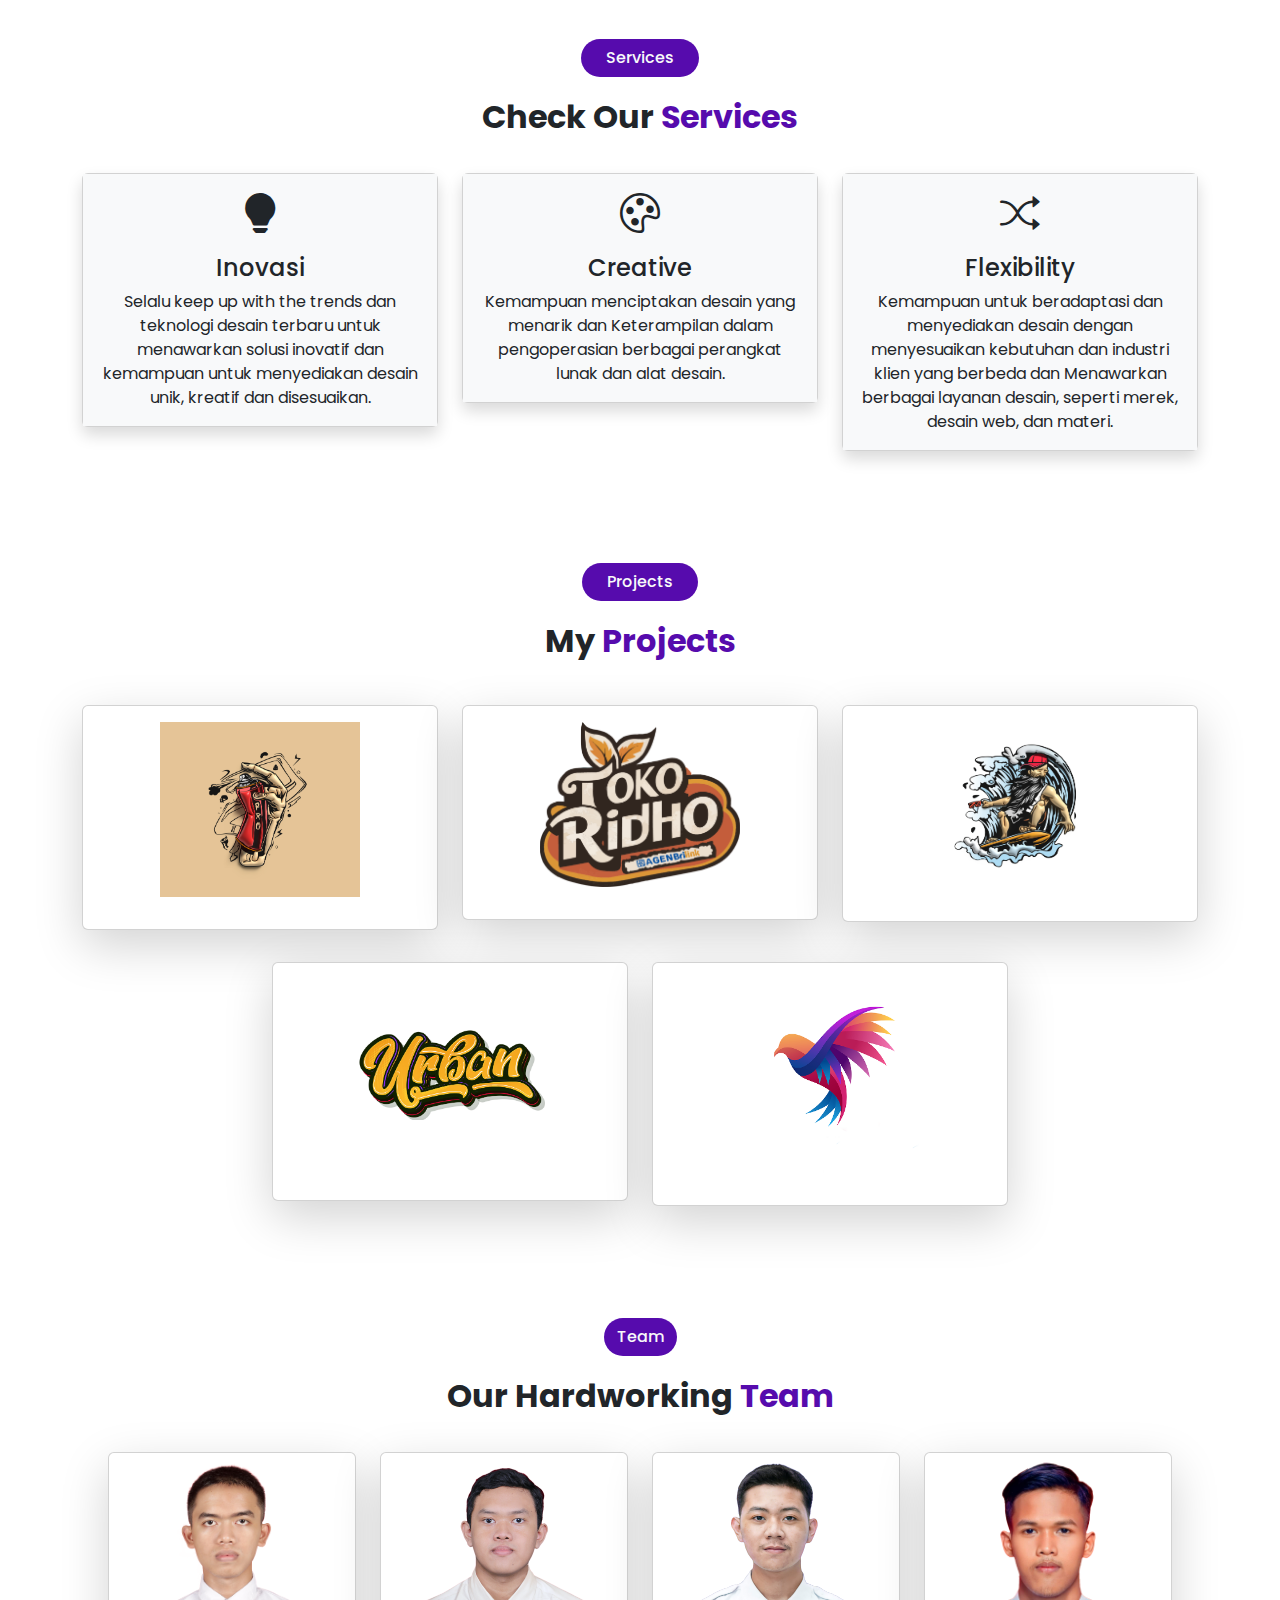
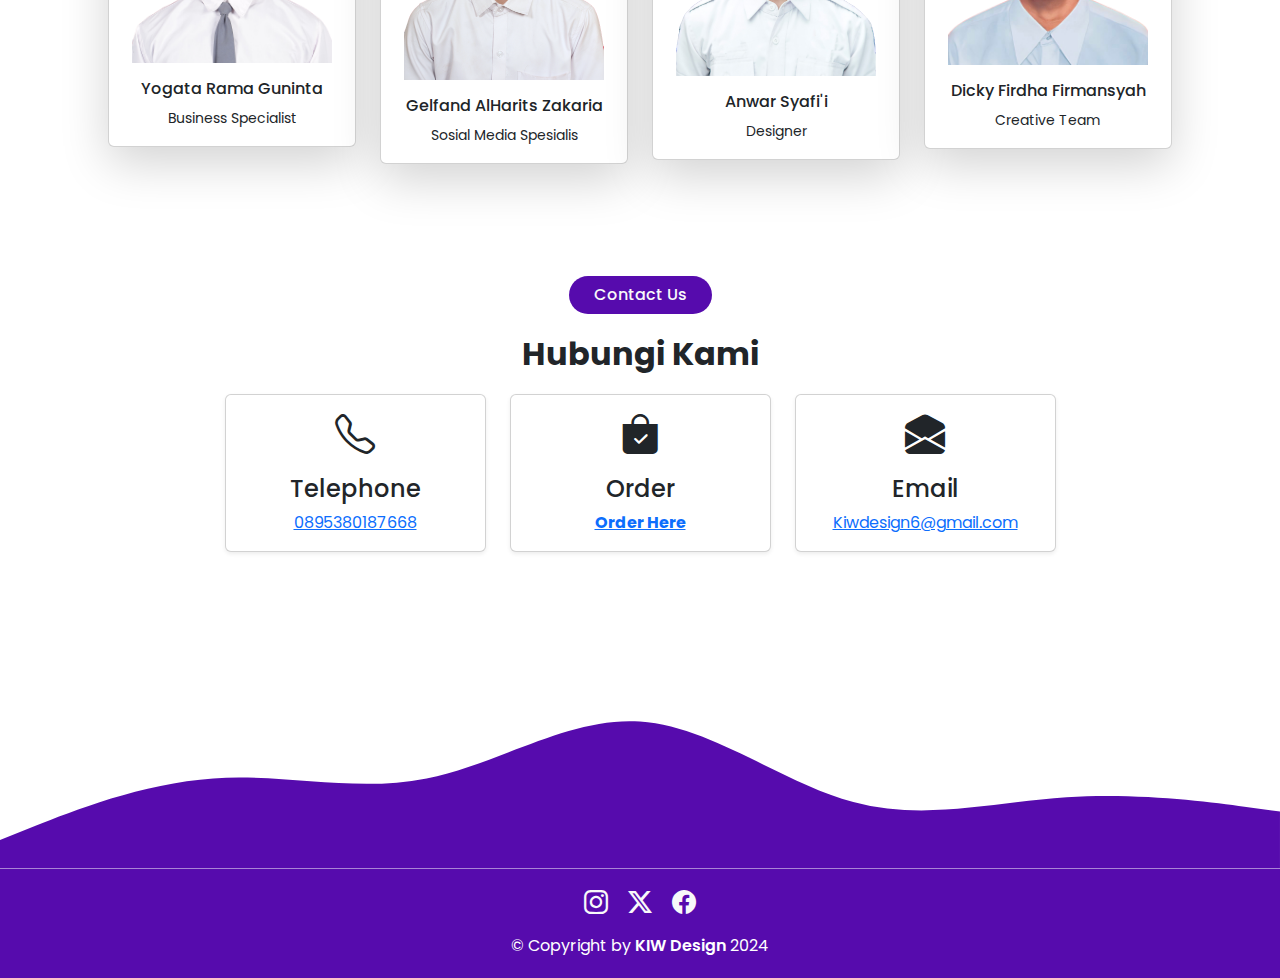
==== commit a26fcec8: "fitur sosmed" ====
--- a/index.html
+++ b/index.html
@@ -178,7 +178,7 @@
                         <p class="fs-2 fw-bold mt-3">Our Hardworking <span>Team</span></p>
                     </div>
                 </div>
-                <div class="row justify-content-lg-evenly">
+                <div class="row justify-content-lg-center">
                     <div class="col-md-4 col-sm-5 mb-3" style="width: 17rem;">
                         <div class="card shadow-lg">
                             <img src="img/yogata r.png" width="200" class="m-auto" alt="...">
@@ -241,7 +241,7 @@
                             <div class="card-body" id="conUs">
                                 <i class="bi bi-telephone h1 p-3"></i>
                                 <h6 class="card-title fs-4 mt-3">Telephone</h6>
-                                <a class="card-text" id="noTelp" style="cursor: pointer;">0895380187668</a>
+                                <a href="https://wa.me/0895380187668" target="_blank" class="card-text" id="noTelp" style="cursor: pointer;">0895380187668</a>
                             </div>
                         </div>
                     </div>
@@ -259,28 +259,28 @@
                             <div class="card-body" id="conUs">
                                 <i class="bi bi-envelope-open-fill h1"></i>
                                 <h6 class="card-title fs-4 mt-3">Email</h6>
-                                <a class="card-text" id="email" style="cursor: pointer;">Kiwdesign6@gmail.com</a>
-                            </div>
-                        </div>
-                    </div>
-                </div>
-                <!-- <div class="container">
-                    <div class="row d-flex justify-content-center mt-3">
-                        <div class="col col-3 text-center m-3 ">
-                            <a href="https://www.instagram.com/kiwde.sign/"><i class="bi bi-instagram h5 p-1 m-1 text-light ps-2 pe-2 rounded-5" style="background-color: #560bad;"></i></a>
-                            <a href=""><i class="bi bi-whatsapp h5 p-1 m-1 text-light ps-2 pe-2 rounded-5 "  style="background-color: #560bad;"></i></i></a>
-                            <a href=""><i class="bi bi-facebook h5 p-1 m-1 text-light ps-2 pe-2 rounded-5 " style="background-color: #560bad;"></i></i></a>
-                            <a id="sosmed" href=""><i class="bi bi-twitter h5 p-1 m-1 text-light ps-2 pe-2 rounded-5 " style="background-color: #560bad;"></i></i></a>
-                        </div>
-                    </div>
-                </div> -->
+                                <a href="mailto:Kiwdesign6@gmail.com" target="_blank" class="card-text" id="email" style="cursor: pointer;">Kiwdesign6@gmail.com</a>
+                            </div>
+                        </div>
+                    </div>
+                </div>
+                
             </div>
         </section>
         <!-- Akhir Contact Us -->
         <!-- Footer -->
         <svg xmlns="http://www.w3.org/2000/svg" viewBox="0 0 1440 320"><path fill="#560bad" fill-opacity="1" d="M0,288L40,272C80,256,160,224,240,218.7C320,213,400,235,480,218.7C560,203,640,149,720,154.7C800,160,880,224,960,245.3C1040,267,1120,245,1200,240C1280,235,1360,245,1400,250.7L1440,256L1440,320L1400,320C1360,320,1280,320,1200,320C1120,320,1040,320,960,320C880,320,800,320,720,320C640,320,560,320,480,320C400,320,320,320,240,320C160,320,80,320,40,320L0,320Z"></path></svg>
         <footer id="me" class="text-white text-center p-1" style="background-color: #560bad;">
-        <p class="">&copy; Copyright by <a target="_blank" href="https://www.instagram.com/kiwde.sign/" class="text-white fw-semibold">KIW Design</a> 2024</p>
+        <div class="container">
+            <div class="row d-flex justify-content-center">
+                <div class="col col-3 text-center m-3" >
+                    <a target="_blank" href="https://www.instagram.com/kiwde.sign/"><i class="bi bi-instagram h4 p-1 m-1 text-light"></i></a>
+                    <a target="_blank" href="https://x.com/kiwdesign"><i class="bi bi-twitter-x h4 p-1 m-1 text-light"></i></i></a>
+                    <a target="_blank" href="https://www.facebook.com/rama.guninto?mibextid=JRoKGi"><i class="bi bi-facebook h4 p-1 m-1 text-light "></i></i></a>
+                </div>
+            </div>
+        </div>
+        <p class="">&copy; Copyright by <span class="fw-semibold text-white">KIW Design</span> 2024</p>
         </footer>
         <!-- Akhir Footer -->
     <script src="https://cdn.jsdelivr.net/npm/bootstrap@5.3.3/dist/js/bootstrap.bundle.min.js" integrity="sha384-YvpcrYf0tY3lHB60NNkmXc5s9fDVZLESaAA55NDzOxhy9GkcIdslK1eN7N6jIeHz" crossorigin="anonymous"></script>
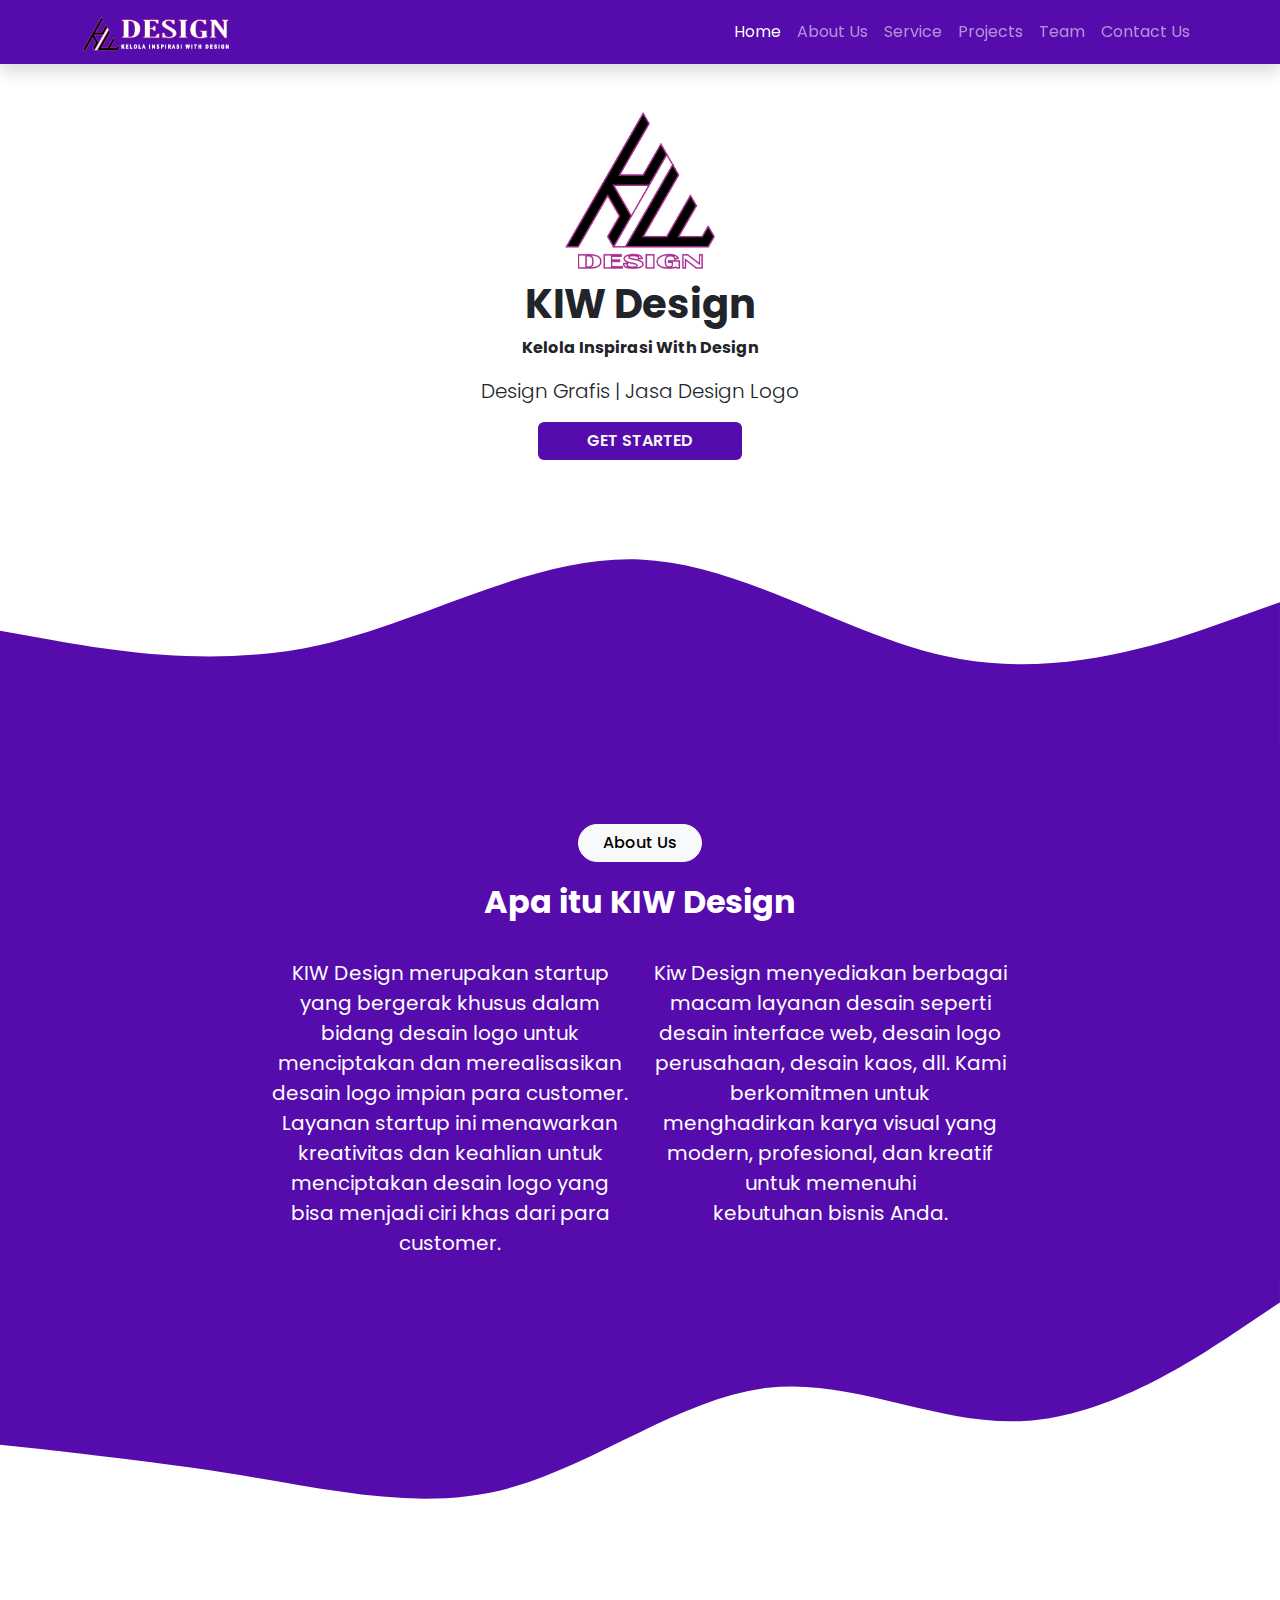
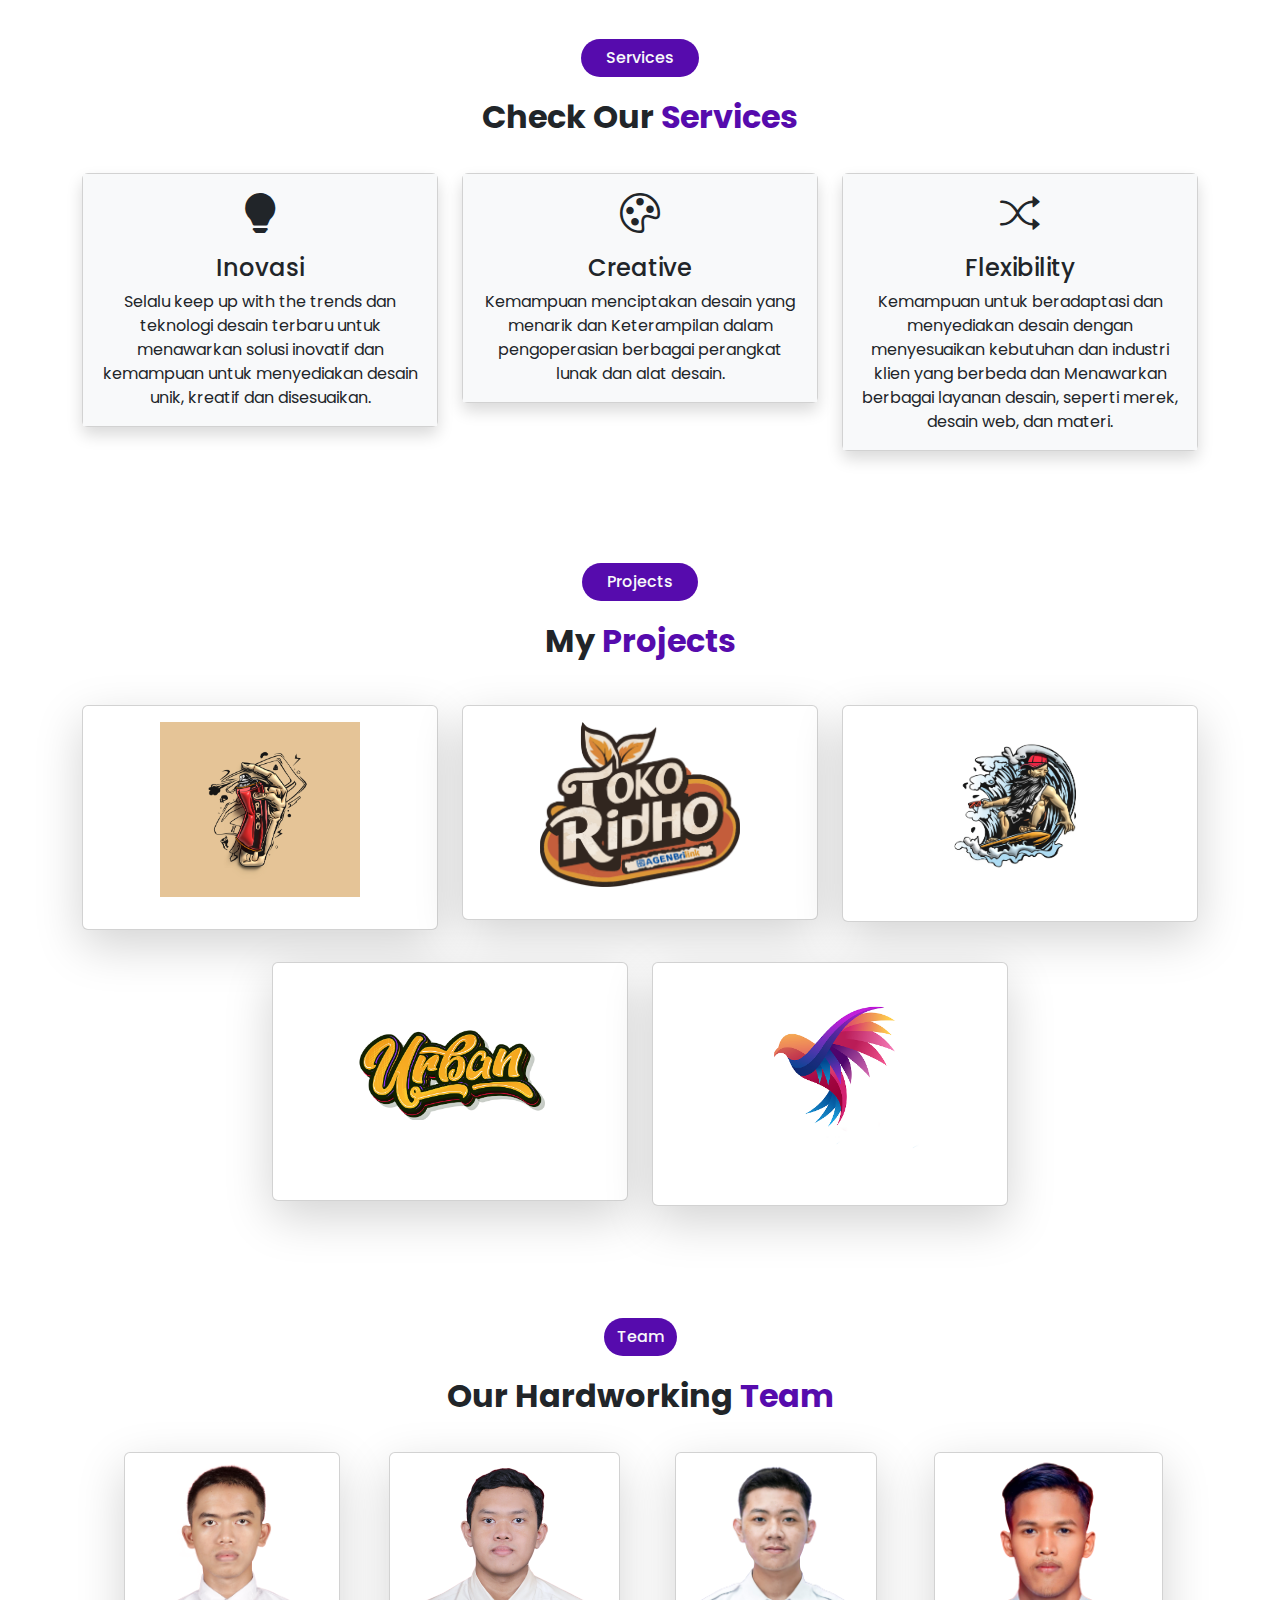
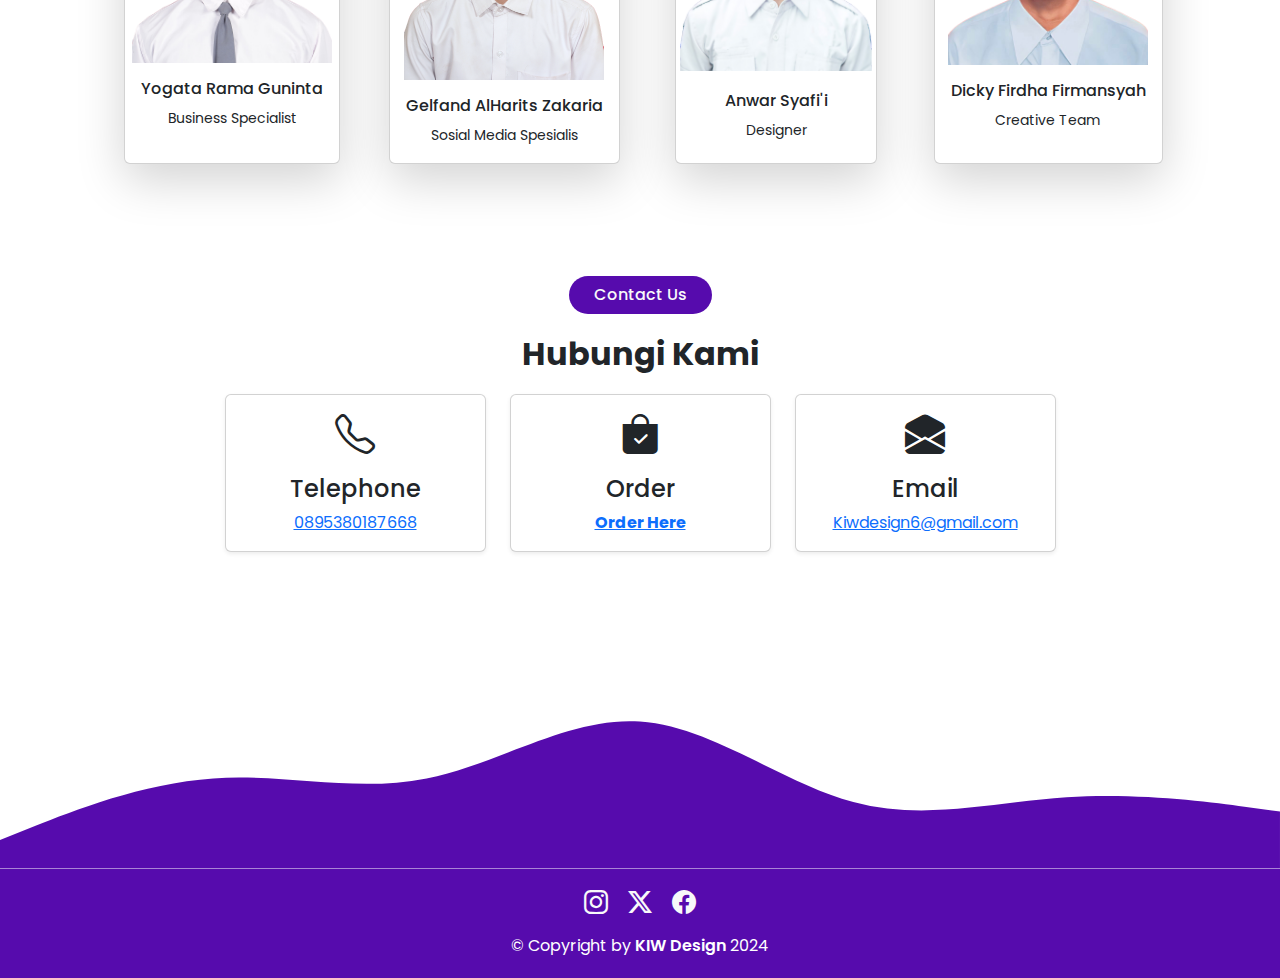
==== commit e74d61a1: "mengubah responsive foto" ====
--- a/index.html
+++ b/index.html
@@ -177,11 +177,11 @@
                         <div class="btn rounded-5 fw-medium text-light" style="background-color: #560bad;">Team</div>
                         <p class="fs-2 fw-bold mt-3">Our Hardworking <span>Team</span></p>
                     </div>
-                </div>
-                <div class="row justify-content-lg-center">
-                    <div class="col-md-4 col-sm-5 mb-3" style="width: 17rem;">
-                        <div class="card shadow-lg">
-                            <img src="img/yogata r.png" width="200" class="m-auto" alt="...">
+                </div>    
+                <div class="row justify-content-center">
+                    <div class="col-lg-4 col-md-6 col-sm-10 mb-3 d-flex justify-content-center" style="width: 17rem;" >
+                        <div class="card shadow-lg">
+                            <img src="img/yogata r.png" width="200" class="m-auto" alt="Yogata Rama Guninta">
                             <div class="card-body">
                                 <div class="col text-center">
                                     <h6>Yogata Rama Guninta</h6>
@@ -190,9 +190,9 @@
                             </div>
                         </div>
                     </div>
-                    <div class="col-md-4 col-sm-5 mb-3" style="width: 17rem;">
-                        <div class="card shadow-lg">
-                            <img src="img/gelfand.png" width="200" class="m-auto" alt="...">
+                    <div class="col-lg-4 col-md-6 col-sm-10 mb-3 d-flex justify-content-center" style="width: 17rem;">
+                        <div class="card shadow-lg">
+                            <img src="img/gelfand.png" width="200" class="m-auto" alt="Gelfand AlHarits Zakaria">
                             <div class="card-body">
                                 <div class="col text-center">
                                     <h6>Gelfand AlHarits Zakaria</h6>
@@ -201,9 +201,9 @@
                             </div>
                         </div>
                     </div>
-                    <div class="col-md-4 col-sm-5 mb-3" style="width: 17rem;">
-                        <div class="card shadow-lg">
-                            <img src="img/afan.png" width="200" class="m-auto" alt="...">
+                    <div class="col-lg-4 col-md-6 col-sm-10 mb-3 d-flex justify-content-center" style="width: 17rem;">
+                        <div class="card shadow-lg">
+                            <img src="img/afan.png" width="200" class="m-auto p-1" alt="Anwar Syafi'i">
                             <div class="card-body">
                                 <div class="col text-center">
                                     <h6>Anwar Syafi'i</h6>
@@ -212,9 +212,9 @@
                             </div>
                         </div>
                     </div>
-                    <div class="col-md-4 col-sm-5 mb-3" style="width: 17rem;">
-                        <div class="card shadow-lg">
-                            <img src="img/Dicky.png" width="200" class="m-auto" alt="...">
+                    <div class="col-lg-4 col-md-6 col-sm-10 mb-3 d-flex justify-content-center" style="width: 17rem;">
+                        <div class="card shadow-lg">
+                            <img src="img/Dicky.png" width="200" class="m-auto" alt="Dicky Firdha Firmansyah">
                             <div class="card-body">
                                 <div class="col text-center">
                                     <h6>Dicky Firdha Firmansyah</h6>
@@ -224,7 +224,8 @@
                         </div>
                     </div>
                 </div>
-        </section>
+            </div>
+        </section>        
         <!-- End Team -->
         <!-- Contact Us -->
         <section id="contact">
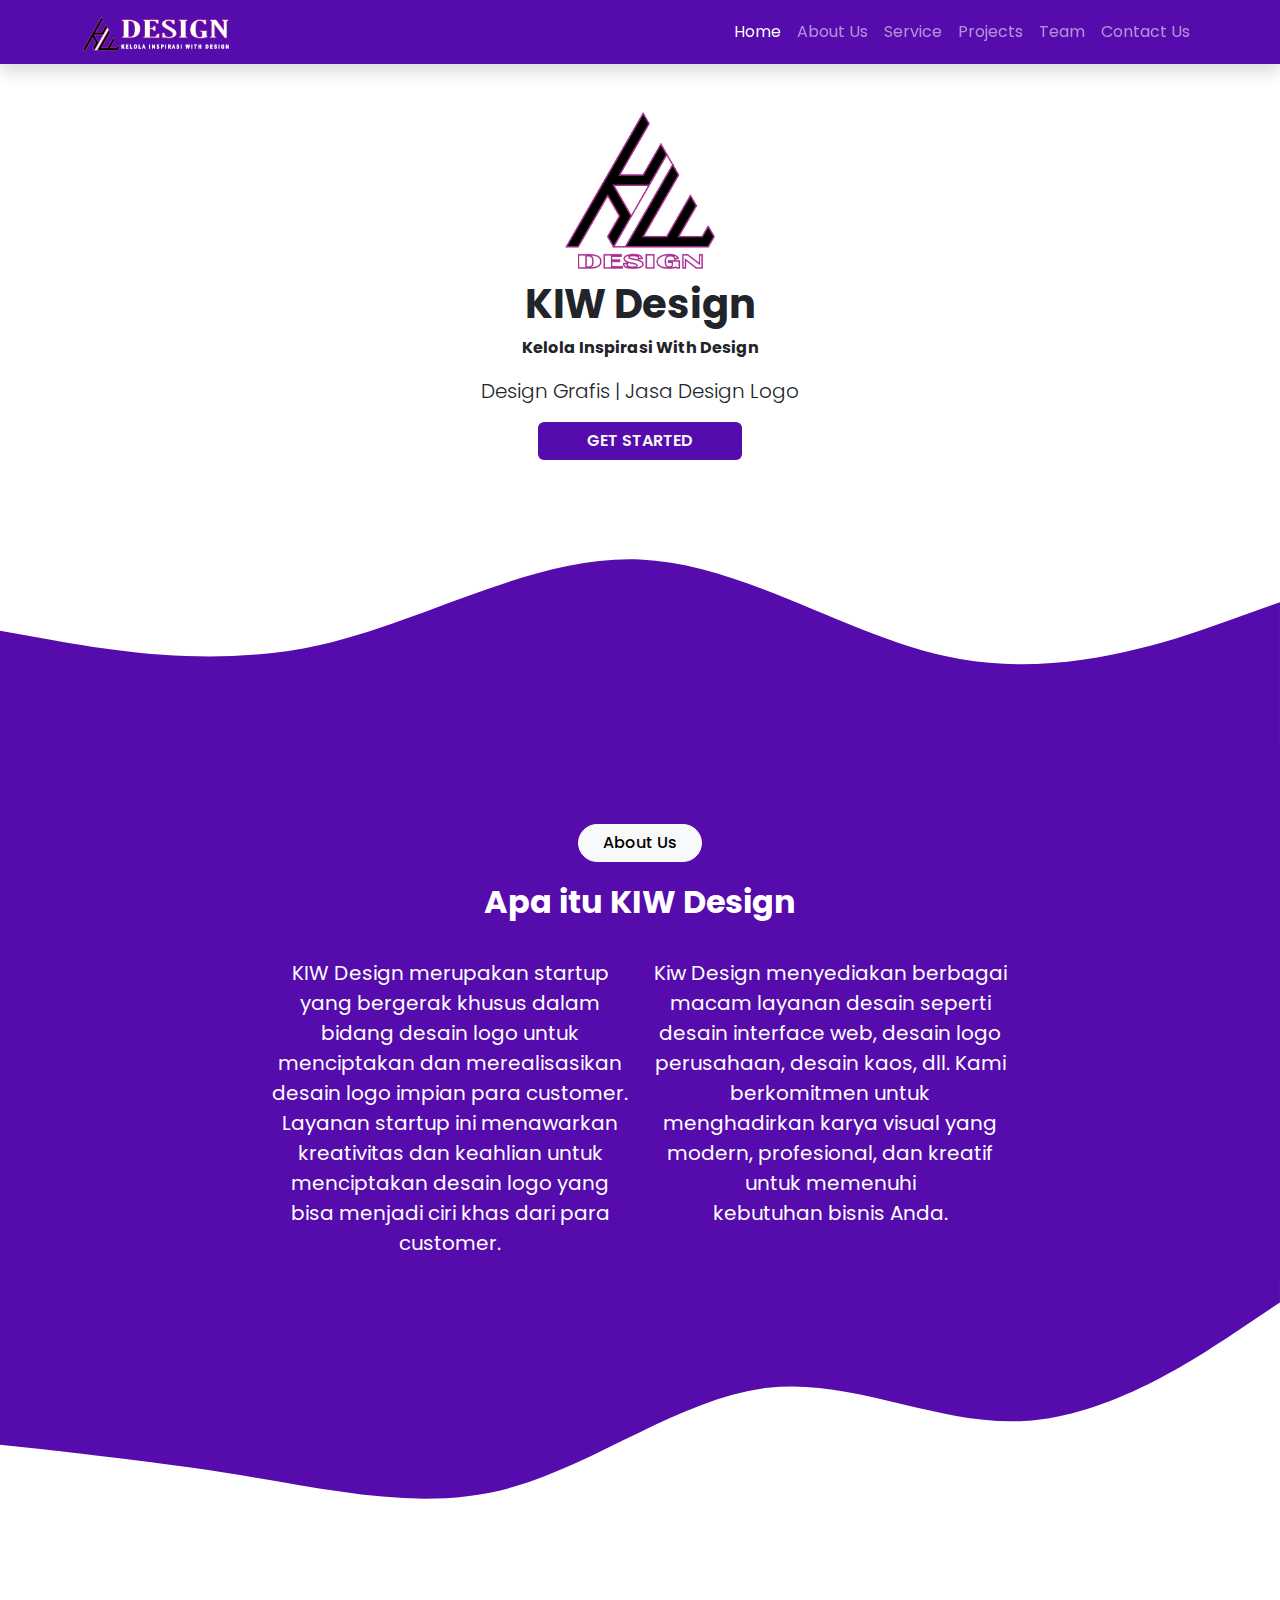
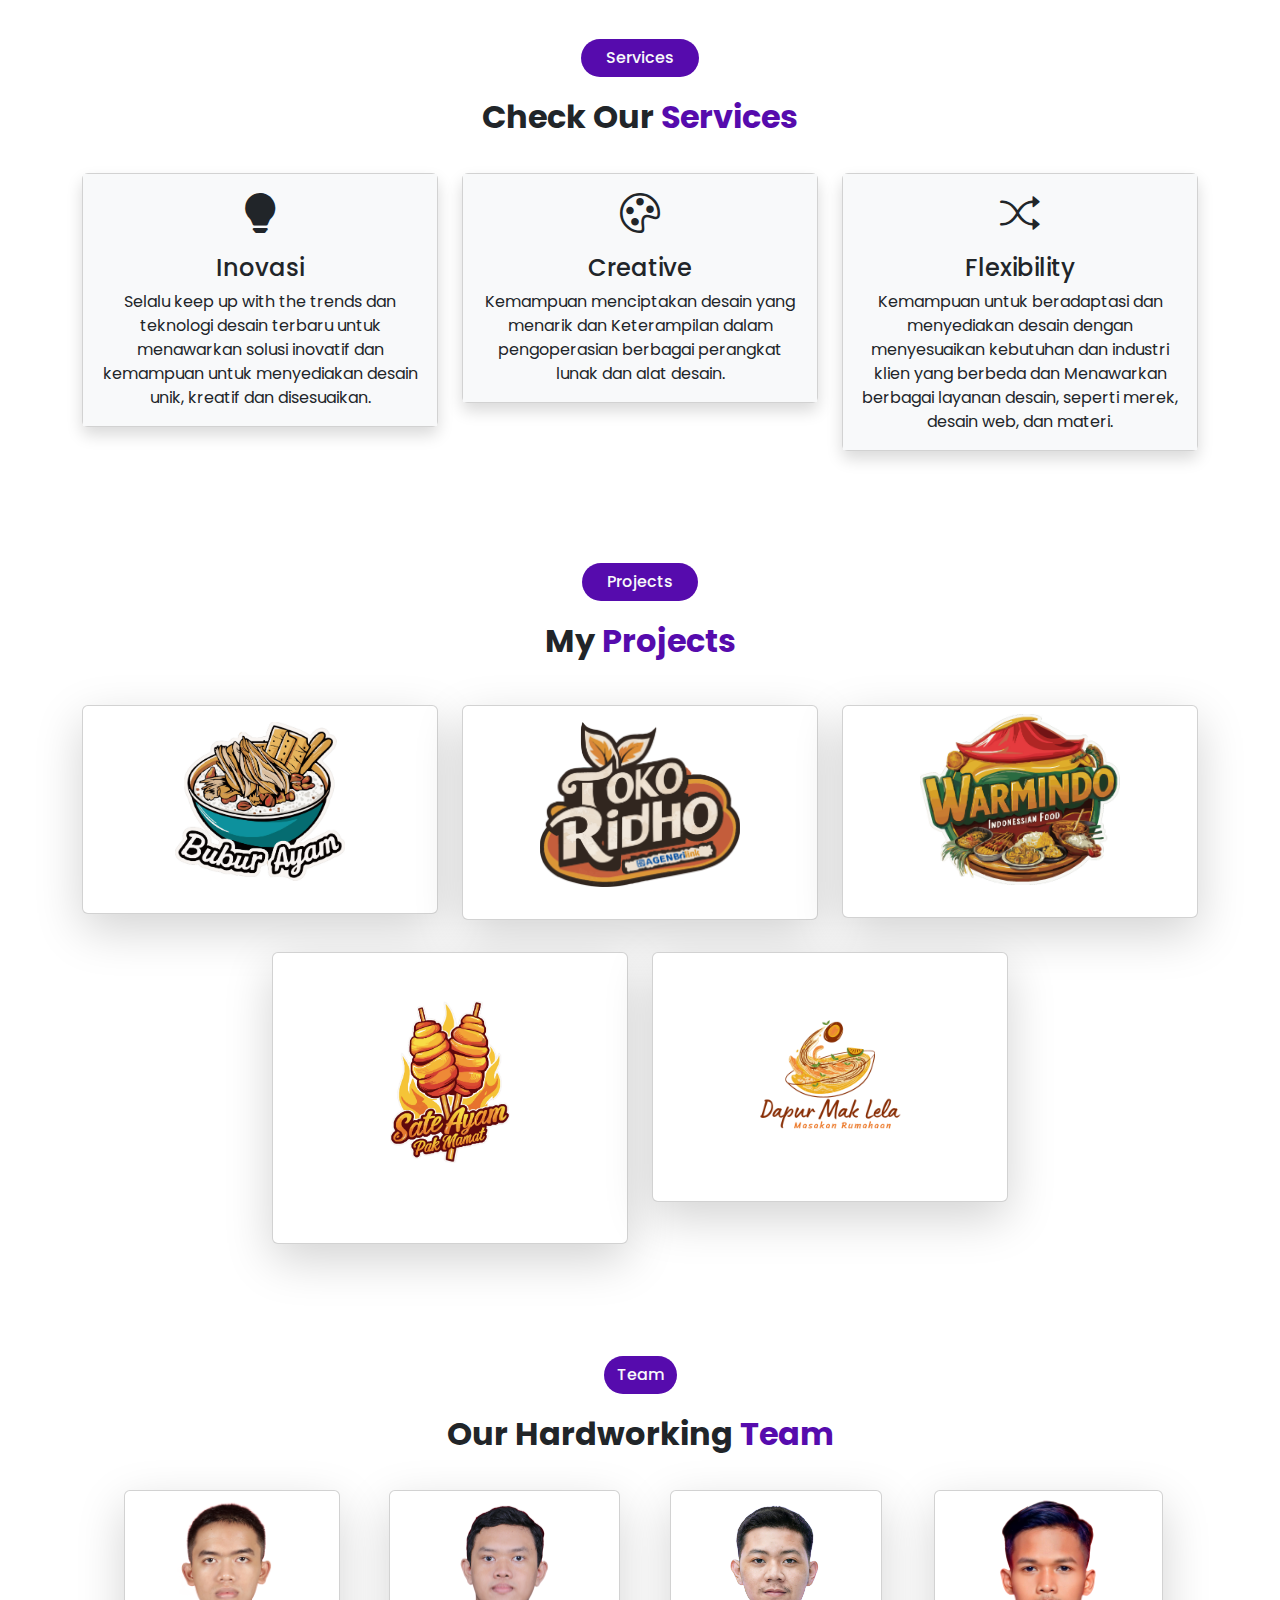
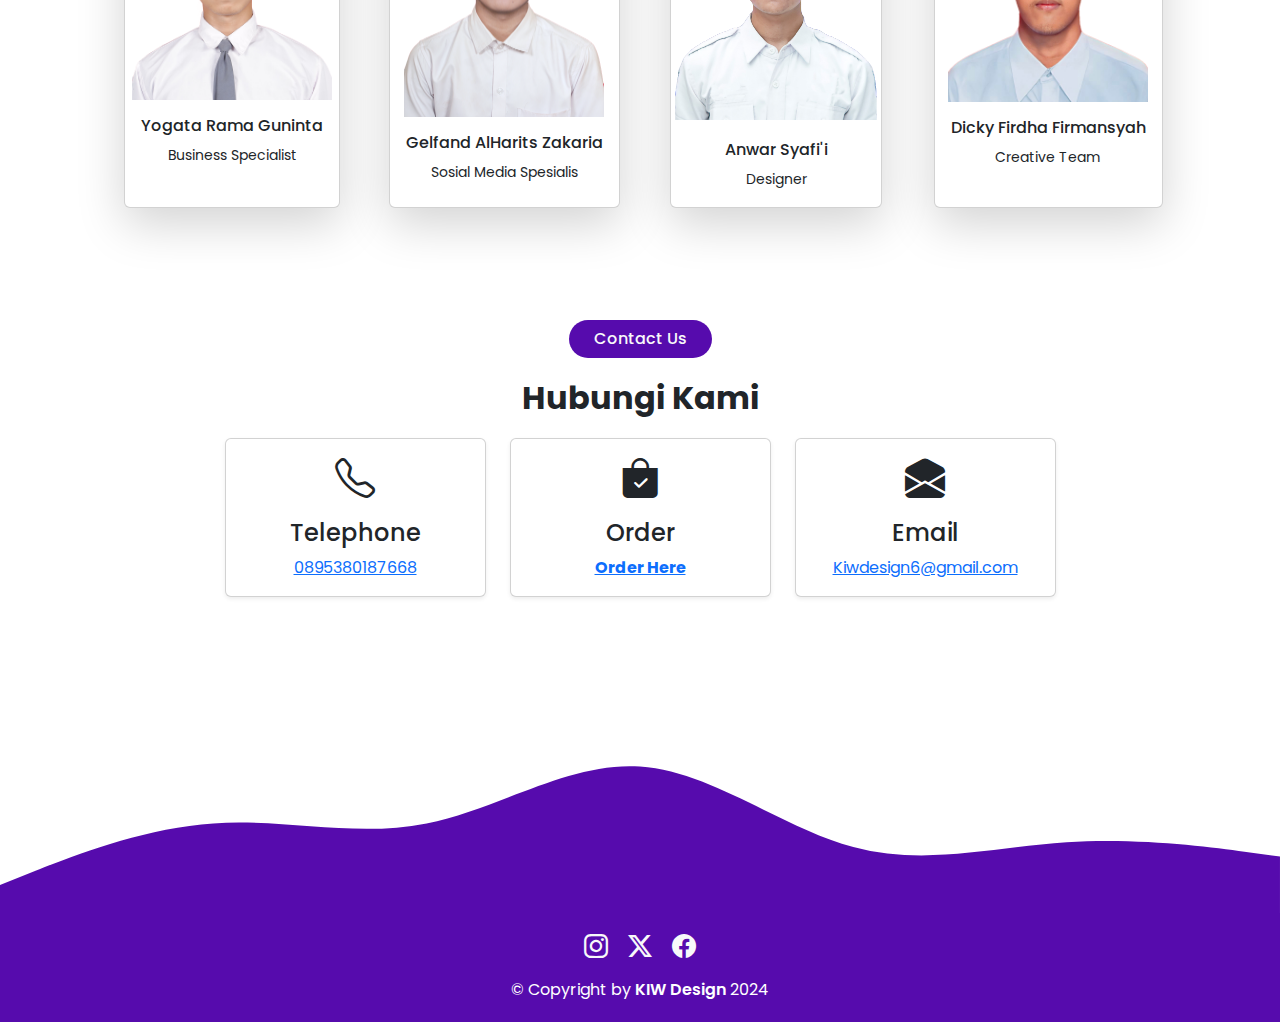
==== commit a6fe94df: "menambahkan form dengan noTelpon" ====
--- a/index.html
+++ b/index.html
@@ -50,7 +50,7 @@
         <!-- Hero -->
         <section class="jumbotron text-center ">
             <img class="logo" src="img/logo kiw desain fix.png" alt="" width="150">
-            <h1 class="fw-bold">KIW Design</h1>
+            <h1 class="fw-bold" id="judul">KIW Design</h1>
             <p class="fw-bold">Kelola Inspirasi With Design</p>
             <p class="lead">Design Grafis | Jasa Design Logo</p>
             <a class="btn text-light ps-5 pe-5 fw-semibold" href="#about" type="button" style="background-color: #560bad;">GET STARTED</a>
@@ -134,7 +134,7 @@
                 <div class="row justify-content-center">
                     <div class="col-md-4 col-sm-5 mb-3">
                         <div class="card shadow-lg">
-                            <img src="img/IMG_9823.JPG" width="200" class="m-auto mt-sm-3" alt="...">
+                            <img src="img/desain2.jpg" width="170" class="m-auto mt-sm-3" alt="...">
                             <div class="card-body">
                             </div>
                         </div>
@@ -148,21 +148,21 @@
                     </div>
                     <div class="col-md-4 col-sm-5 mb-3 ">
                         <div class="card shadow-lg">
-                            <img src="img/IMG_9824.JPG" width="200" class="m-auto mt-sm-2" alt="...">
+                            <img src="img/desain3.jpg" width="200" class="m-auto mt-sm-2" alt="...">
                             <div class="card-body">
                             </div>
                         </div>
                     </div>
                     <div class="col-md-4 col-sm-5 mb-3">
                         <div class="card p-5 shadow-lg">
-                            <img src="img/desain1.jpg" width="200" class="m-auto mt-sm-3" alt="...">
-                            <div class="card-body">
-                            </div>
-                        </div>
-                    </div>
-                    <div class="col-md-4 col-sm-5 mb-3">
-                        <div class="card shadow-lg">
-                            <img src="img/bird.png" width="200" class="m-auto mt-3" alt="...">
+                            <img src="img/desain4.jpg" width="120" class="m-auto" alt="...">
+                            <div class="card-body">
+                            </div>
+                        </div>
+                    </div>
+                    <div class="col-md-4 col-sm-5 mb-3">
+                        <div class="card shadow-lg">
+                            <img src="img/desain5.png" width="200" class="m-auto mt-3" alt="...">
                             <div class="card-body">
                             </div>
                         </div>
@@ -203,7 +203,7 @@
                     </div>
                     <div class="col-lg-4 col-md-6 col-sm-10 mb-3 d-flex justify-content-center" style="width: 17rem;">
                         <div class="card shadow-lg">
-                            <img src="img/afan.png" width="200" class="m-auto p-1" alt="Anwar Syafi'i">
+                            <img src="img/afan.png" width="210" class="m-auto p-1" alt="Anwar Syafi'i">
                             <div class="card-body">
                                 <div class="col text-center">
                                     <h6>Anwar Syafi'i</h6>
--- a/css/style.css
+++ b/css/style.css
@@ -53,10 +53,10 @@
 }
 
 .logo {
-    transform: scale(0)rotate();
-    transition: .3s;
+    transform: scale();
+    transition: .5s;
 }
 
 .logo:hover {
-    transform: scale(1.1) rotate(360deg);
+    transform: scale(1.2) rotate(720deg);
 }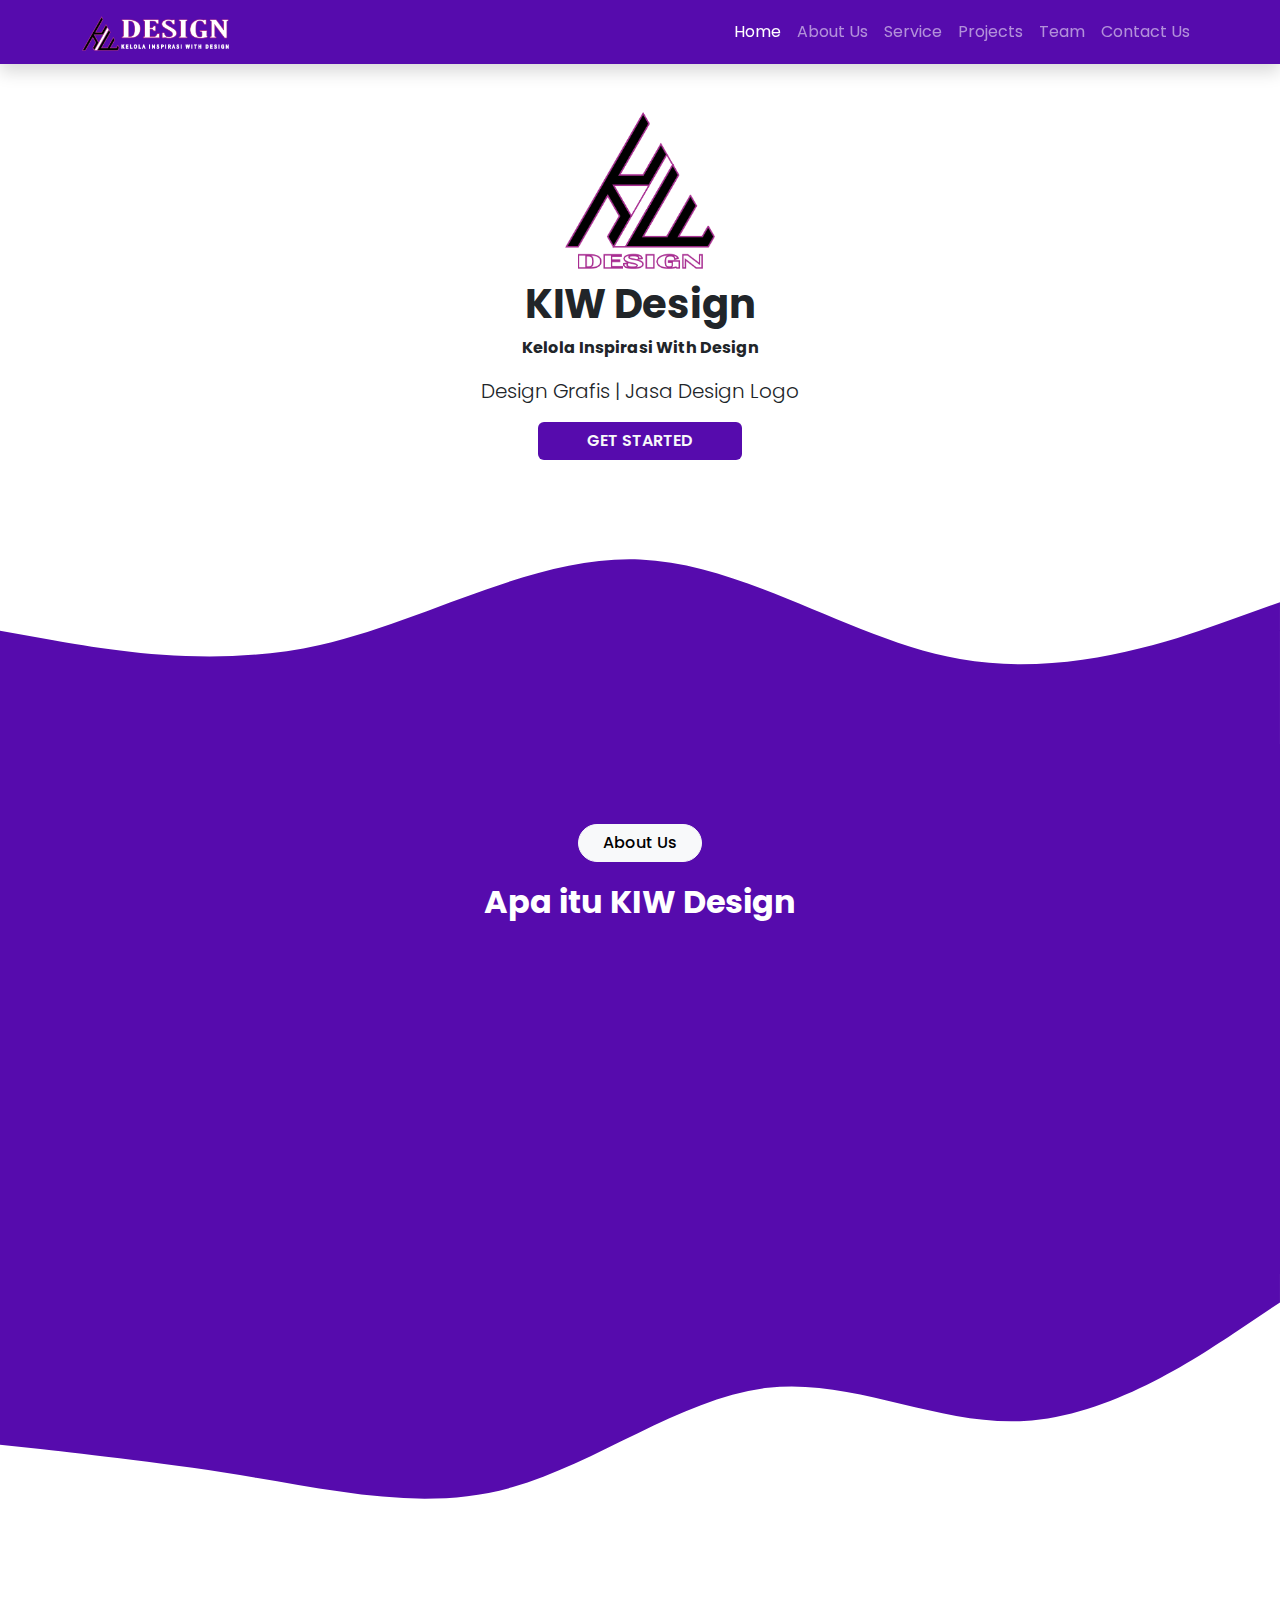
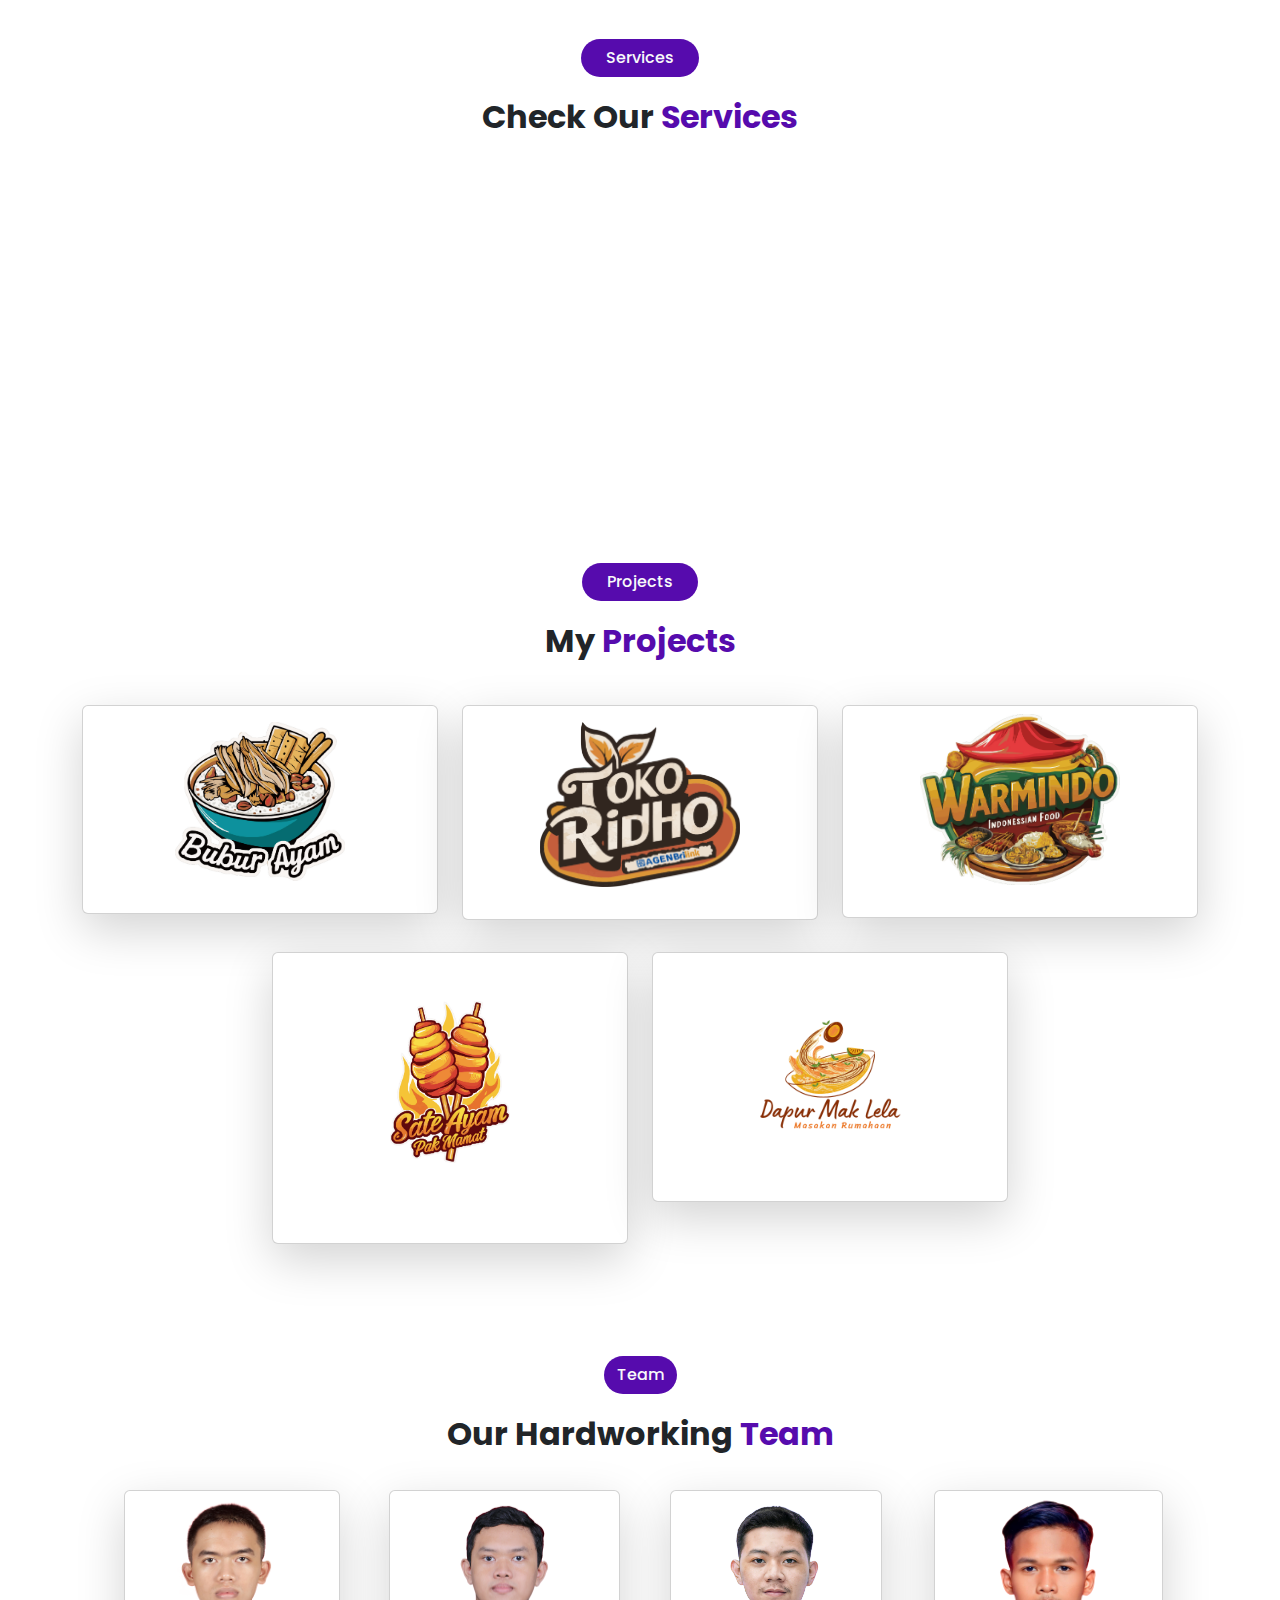
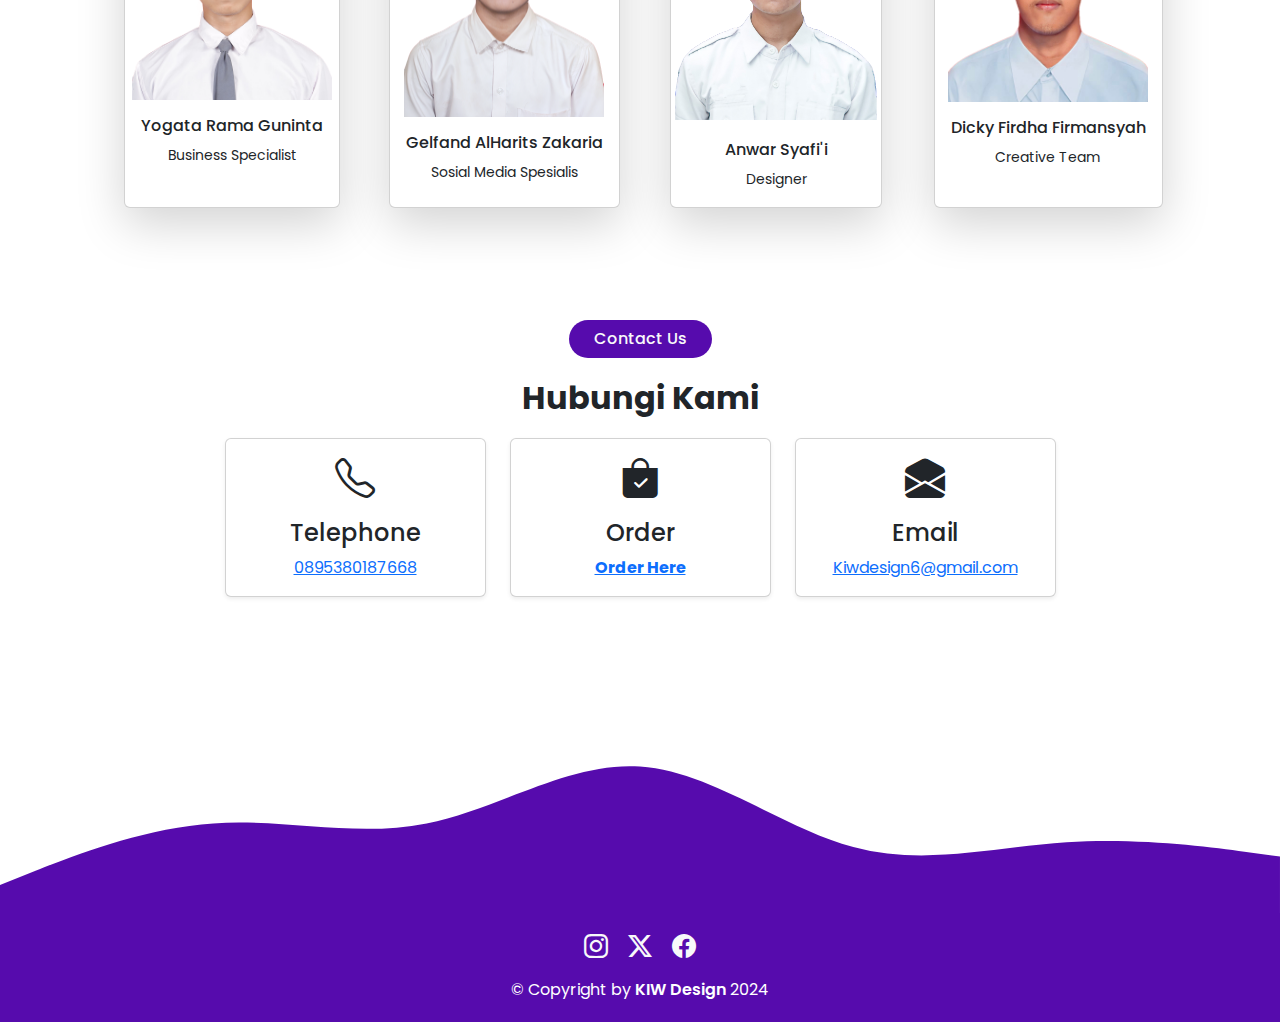
==== commit 78bbee55: "menambah animasi AOS" ====
--- a/index.html
+++ b/index.html
@@ -10,6 +10,8 @@
     <link rel="preconnect" href="https://fonts.googleapis.com">
     <link rel="preconnect" href="https://fonts.gstatic.com" crossorigin>
     <link href="https://fonts.googleapis.com/css2?family=Poppins:ital,wght@0,100;0,200;0,300;0,400;0,500;0,600;0,700;0,800;0,900;1,100;1,200;1,300;1,400;1,500;1,600;1,700;1,800;1,900&display=swap" rel="stylesheet">
+    <!-- AOS -->
+    <link rel="stylesheet" href="https://unpkg.com/aos@next/dist/aos.css" />
     <link rel="stylesheet" href="css/style.css">
     </head>
     <body id="home">
@@ -67,13 +69,13 @@
                     </div>
                 </div>
                 <div class="row justify-content-center mt-3 fs-5 text-center">
-                    <div class="col-md-4">
+                    <div class="col-md-4" data-aos="fade-right" data-aos-duration="1000">
                         <p>KIW Design merupakan startup yang bergerak khusus dalam bidang desain logo
                             untuk menciptakan dan merealisasikan desain logo impian para customer.
                             Layanan startup ini menawarkan kreativitas dan keahlian untuk menciptakan
                             desain logo yang bisa menjadi ciri khas dari para customer.</p>
                     </div>
-                    <div class="col-md-4">
+                    <div class="col-md-4" data-aos="fade-left" data-aos-duration="1000" data-aos-delay="200">
                         <p>Kiw Design menyediakan berbagai macam layanan desain seperti desain interface web, desain logo perusahaan, desain kaos, dll. Kami berkomitmen untuk menghadirkan karya visual yang modern, profesional, dan kreatif untuk memenuhi kebutuhan bisnis Anda.</p>
                     </div>
                 </div>
@@ -92,7 +94,7 @@
                 </div>
                 <div class="row justify-content-center text-center">
                     <div class="col-md-4 col-sm-5 mb-3">
-                        <div class="card shadow">
+                        <div class="card shadow" data-aos="fade-up-right" data-aos-duration="1000">
                             <div class="card-body bg-body-tertiary">
                                 <i class="bi bi-lightbulb-fill h1"></i>
                                 <h5 class="card-title fs-4 mt-3">Inovasi</h5>
@@ -101,7 +103,9 @@
                         </div>
                     </div>
                     <div class="col-md-4 col-sm-5 mb-3">
-                        <div class="card shadow">
+                        <div class="card shadow" data-aos="fade-down"
+                        data-aos-easing="linear"
+                        data-aos-duration="1000">
                             <div class="card-body bg-body-tertiary">
                                 <i class="bi bi-palette h1"></i>
                                 <h5 class="card-title fs-4 mt-3">Creative</h5>
@@ -110,7 +114,7 @@
                         </div>
                     </div>
                     <div class="col-md-4 col-sm-5 mb-3 ">
-                        <div class="card shadow">
+                        <div class="card shadow" data-aos="fade-up-left" data-aos-duration="1000">
                             <div class="card-body bg-body-tertiary">
                                 <i class="bi bi-shuffle h1"></i>
                                 <h5 class="card-title fs-4 mt-3">Flexibility</h5>
@@ -181,7 +185,7 @@
                 <div class="row justify-content-center">
                     <div class="col-lg-4 col-md-6 col-sm-10 mb-3 d-flex justify-content-center" style="width: 17rem;" >
                         <div class="card shadow-lg">
-                            <img src="img/yogata r.png" width="200" class="m-auto" alt="Yogata Rama Guninta">
+                            <img src="img/yogata r.png" width="200" class="m-auto img-fluid" alt="Yogata Rama Guninta">
                             <div class="card-body">
                                 <div class="col text-center">
                                     <h6>Yogata Rama Guninta</h6>
@@ -192,7 +196,7 @@
                     </div>
                     <div class="col-lg-4 col-md-6 col-sm-10 mb-3 d-flex justify-content-center" style="width: 17rem;">
                         <div class="card shadow-lg">
-                            <img src="img/gelfand.png" width="200" class="m-auto" alt="Gelfand AlHarits Zakaria">
+                            <img src="img/gelfand.png" width="200" class="m-auto img-fluid" alt="Gelfand AlHarits Zakaria">
                             <div class="card-body">
                                 <div class="col text-center">
                                     <h6>Gelfand AlHarits Zakaria</h6>
@@ -203,7 +207,7 @@
                     </div>
                     <div class="col-lg-4 col-md-6 col-sm-10 mb-3 d-flex justify-content-center" style="width: 17rem;">
                         <div class="card shadow-lg">
-                            <img src="img/afan.png" width="210" class="m-auto p-1" alt="Anwar Syafi'i">
+                            <img src="img/afan.png" width="210" class="m-auto p-1 img-fluid" alt="Anwar Syafi'i">
                             <div class="card-body">
                                 <div class="col text-center">
                                     <h6>Anwar Syafi'i</h6>
@@ -214,7 +218,7 @@
                     </div>
                     <div class="col-lg-4 col-md-6 col-sm-10 mb-3 d-flex justify-content-center" style="width: 17rem;">
                         <div class="card shadow-lg">
-                            <img src="img/Dicky.png" width="200" class="m-auto" alt="Dicky Firdha Firmansyah">
+                            <img src="img/Dicky.png" width="200" class="m-auto img-fluid" alt="Dicky Firdha Firmansyah">
                             <div class="card-body">
                                 <div class="col text-center">
                                     <h6>Dicky Firdha Firmansyah</h6>
@@ -285,5 +289,11 @@
         </footer>
         <!-- Akhir Footer -->
     <script src="https://cdn.jsdelivr.net/npm/bootstrap@5.3.3/dist/js/bootstrap.bundle.min.js" integrity="sha384-YvpcrYf0tY3lHB60NNkmXc5s9fDVZLESaAA55NDzOxhy9GkcIdslK1eN7N6jIeHz" crossorigin="anonymous"></script>
+    <script src="https://unpkg.com/aos@next/dist/aos.js"></script>
+    <script>
+        AOS.init({
+            once : true,
+        });
+    </script>
     </body>
 </html>--- a/css/style.css
+++ b/css/style.css
@@ -53,10 +53,10 @@
 }
 
 .logo {
-    transform: scale();
+    transform: scale()!important;
     transition: .5s;
 }
 
 .logo:hover {
-    transform: scale(1.2) rotate(720deg);
+    transform: scale(1.2) rotate(360deg) !important;
 }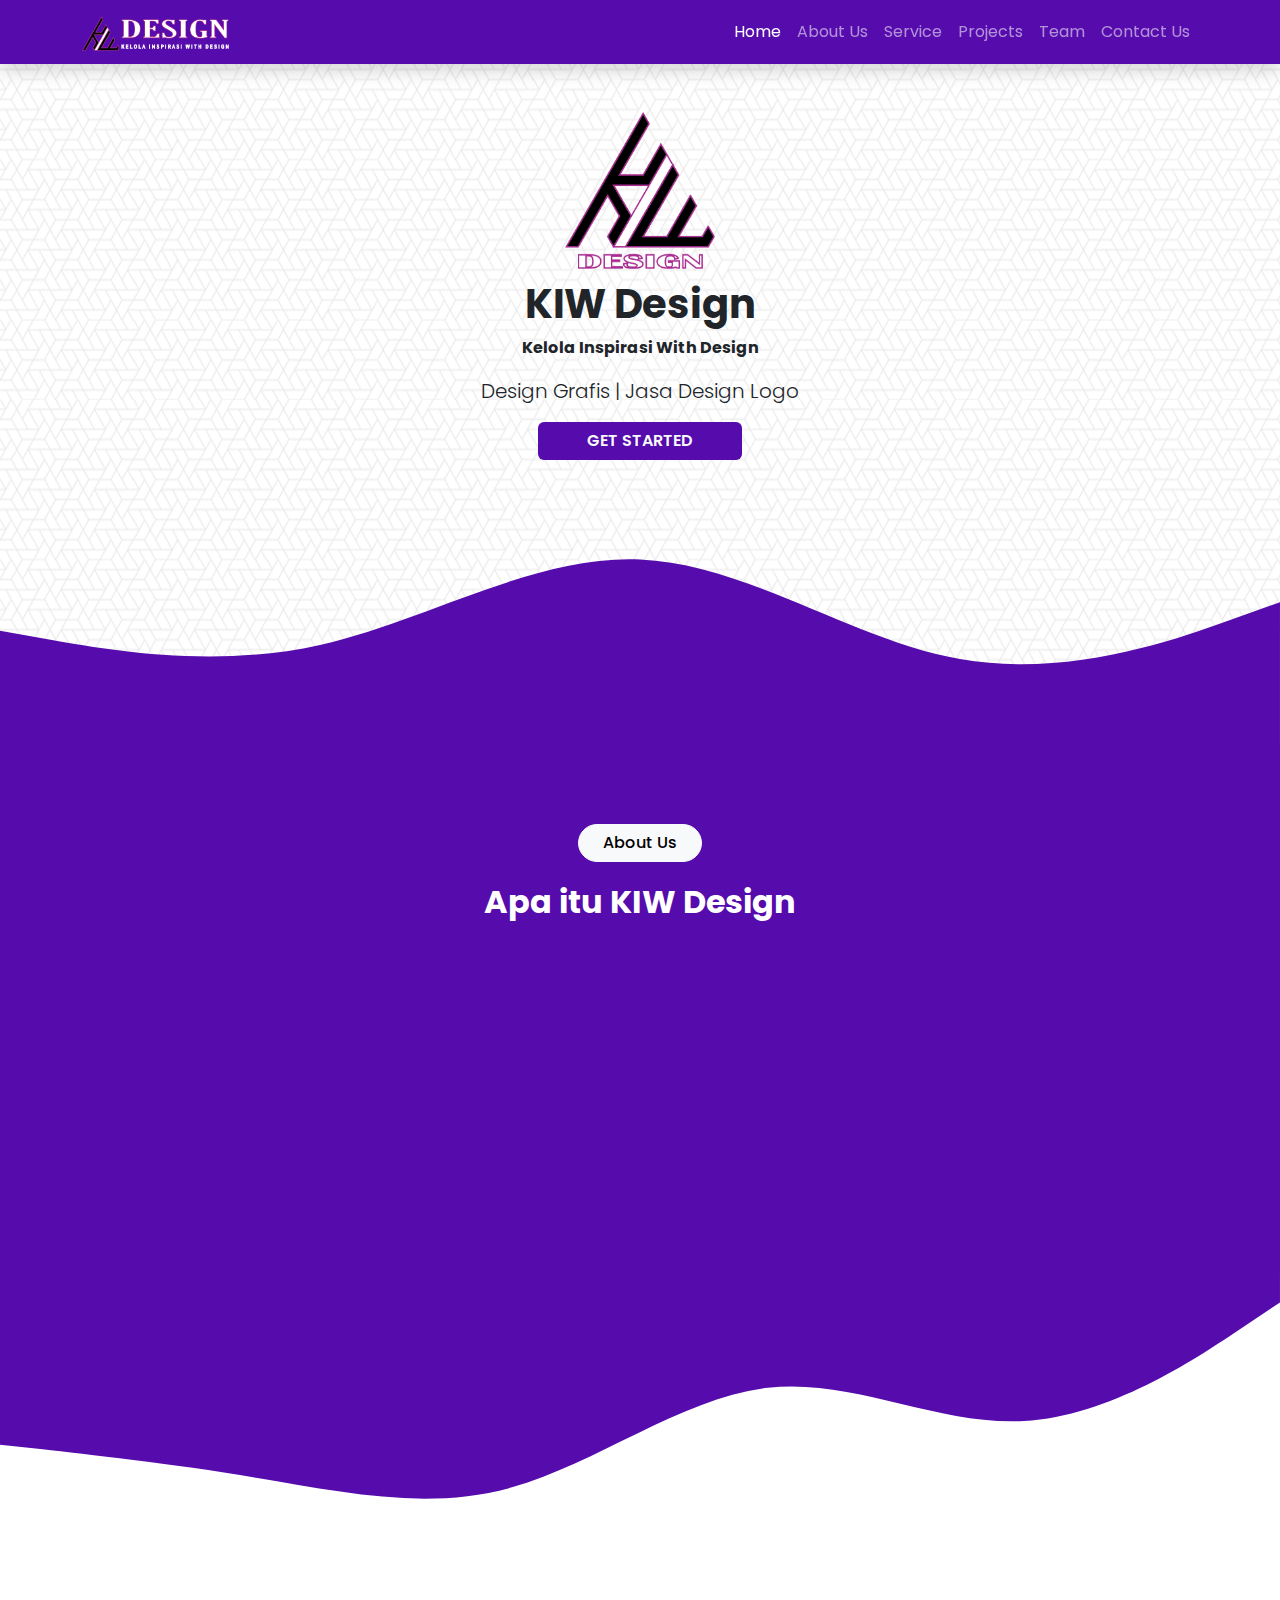
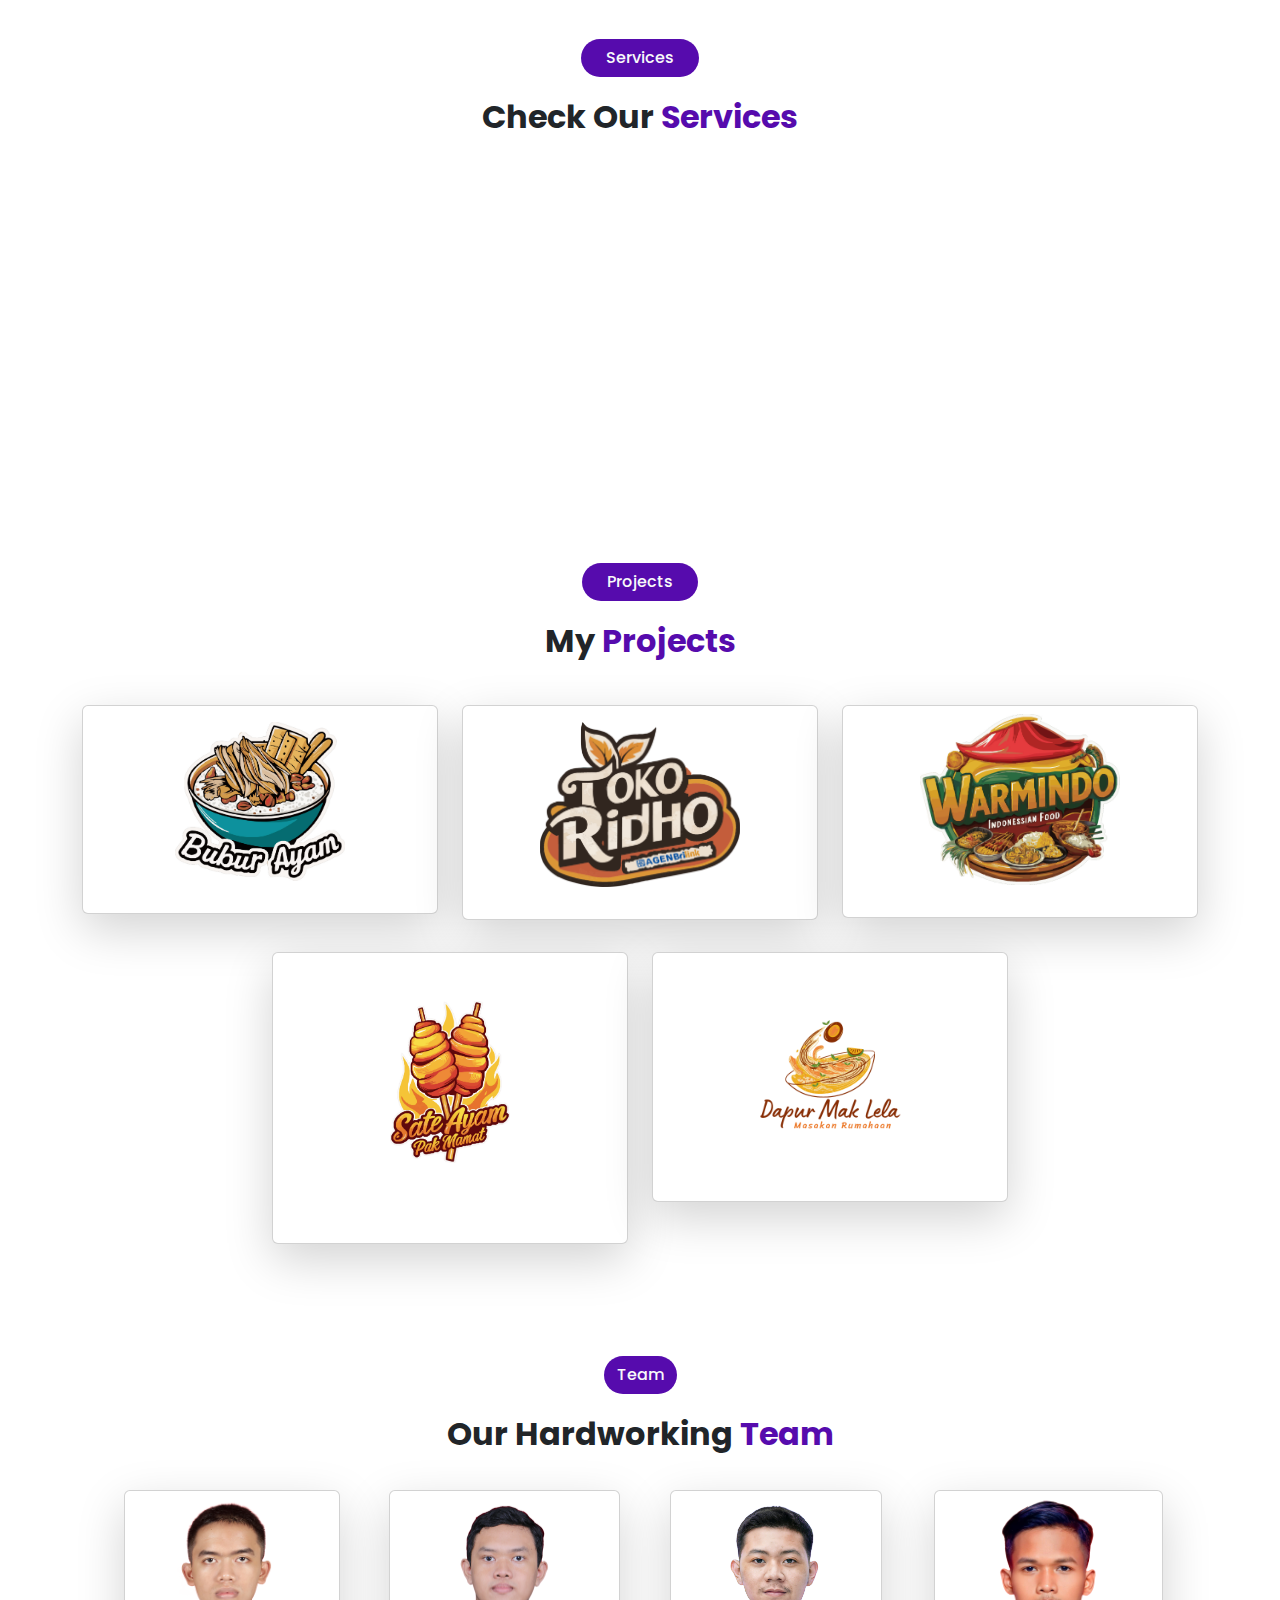
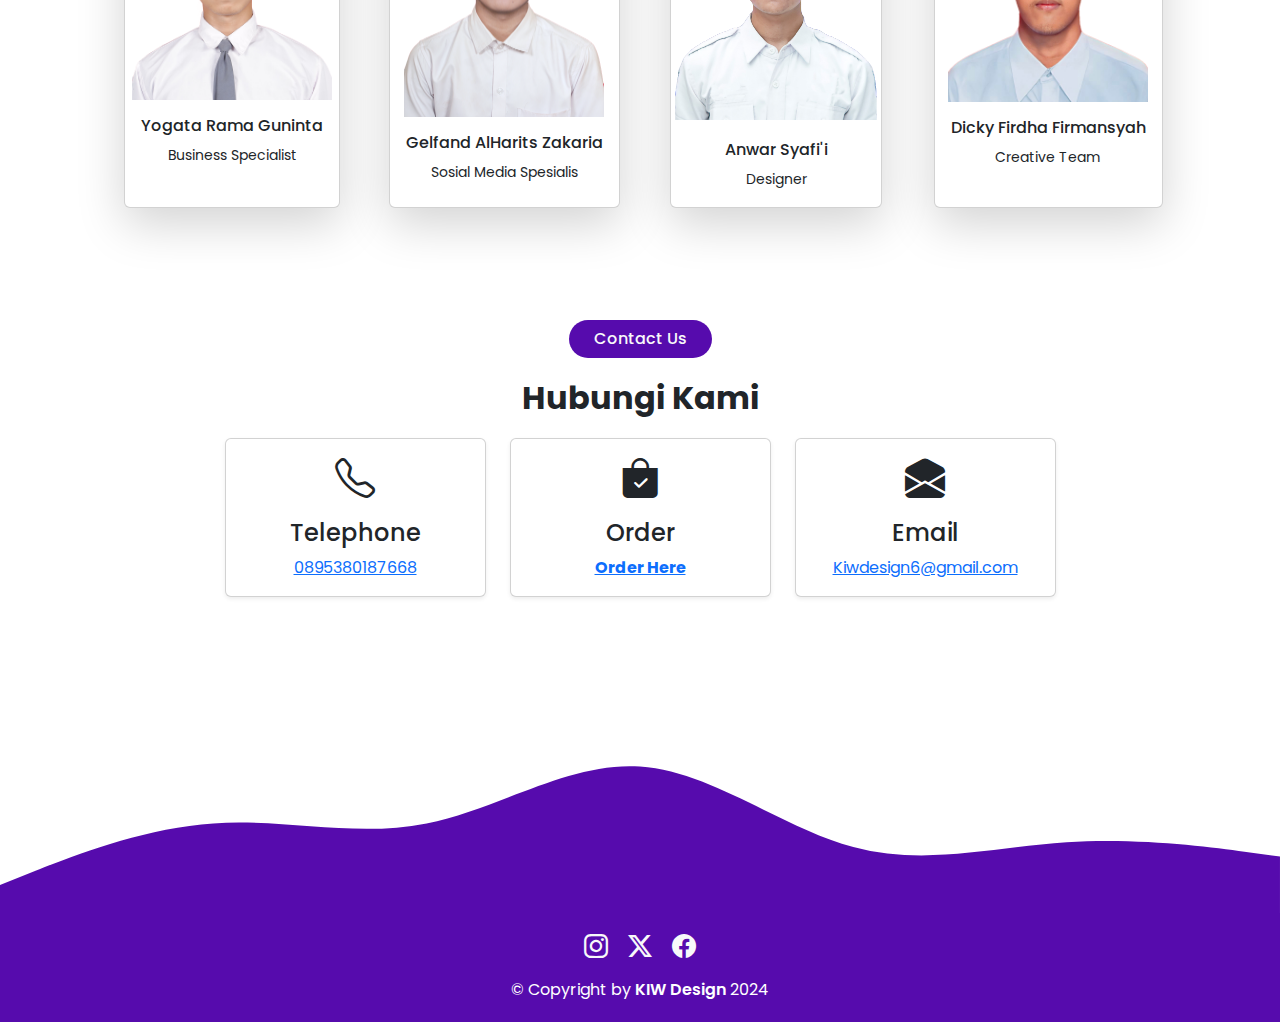
==== commit f122b7b9: "background putih" ====
--- a/index.html
+++ b/index.html
@@ -50,7 +50,7 @@
         </nav>
         <!-- Akhir Navbar -->
         <!-- Hero -->
-        <section class="jumbotron text-center ">
+        <section class="jumbotron text-center " style="background-image: url(img/what-the-hex.png);">
             <img class="logo" src="img/logo kiw desain fix.png" alt="" width="150">
             <h1 class="fw-bold" id="judul">KIW Design</h1>
             <p class="fw-bold">Kelola Inspirasi With Design</p>
